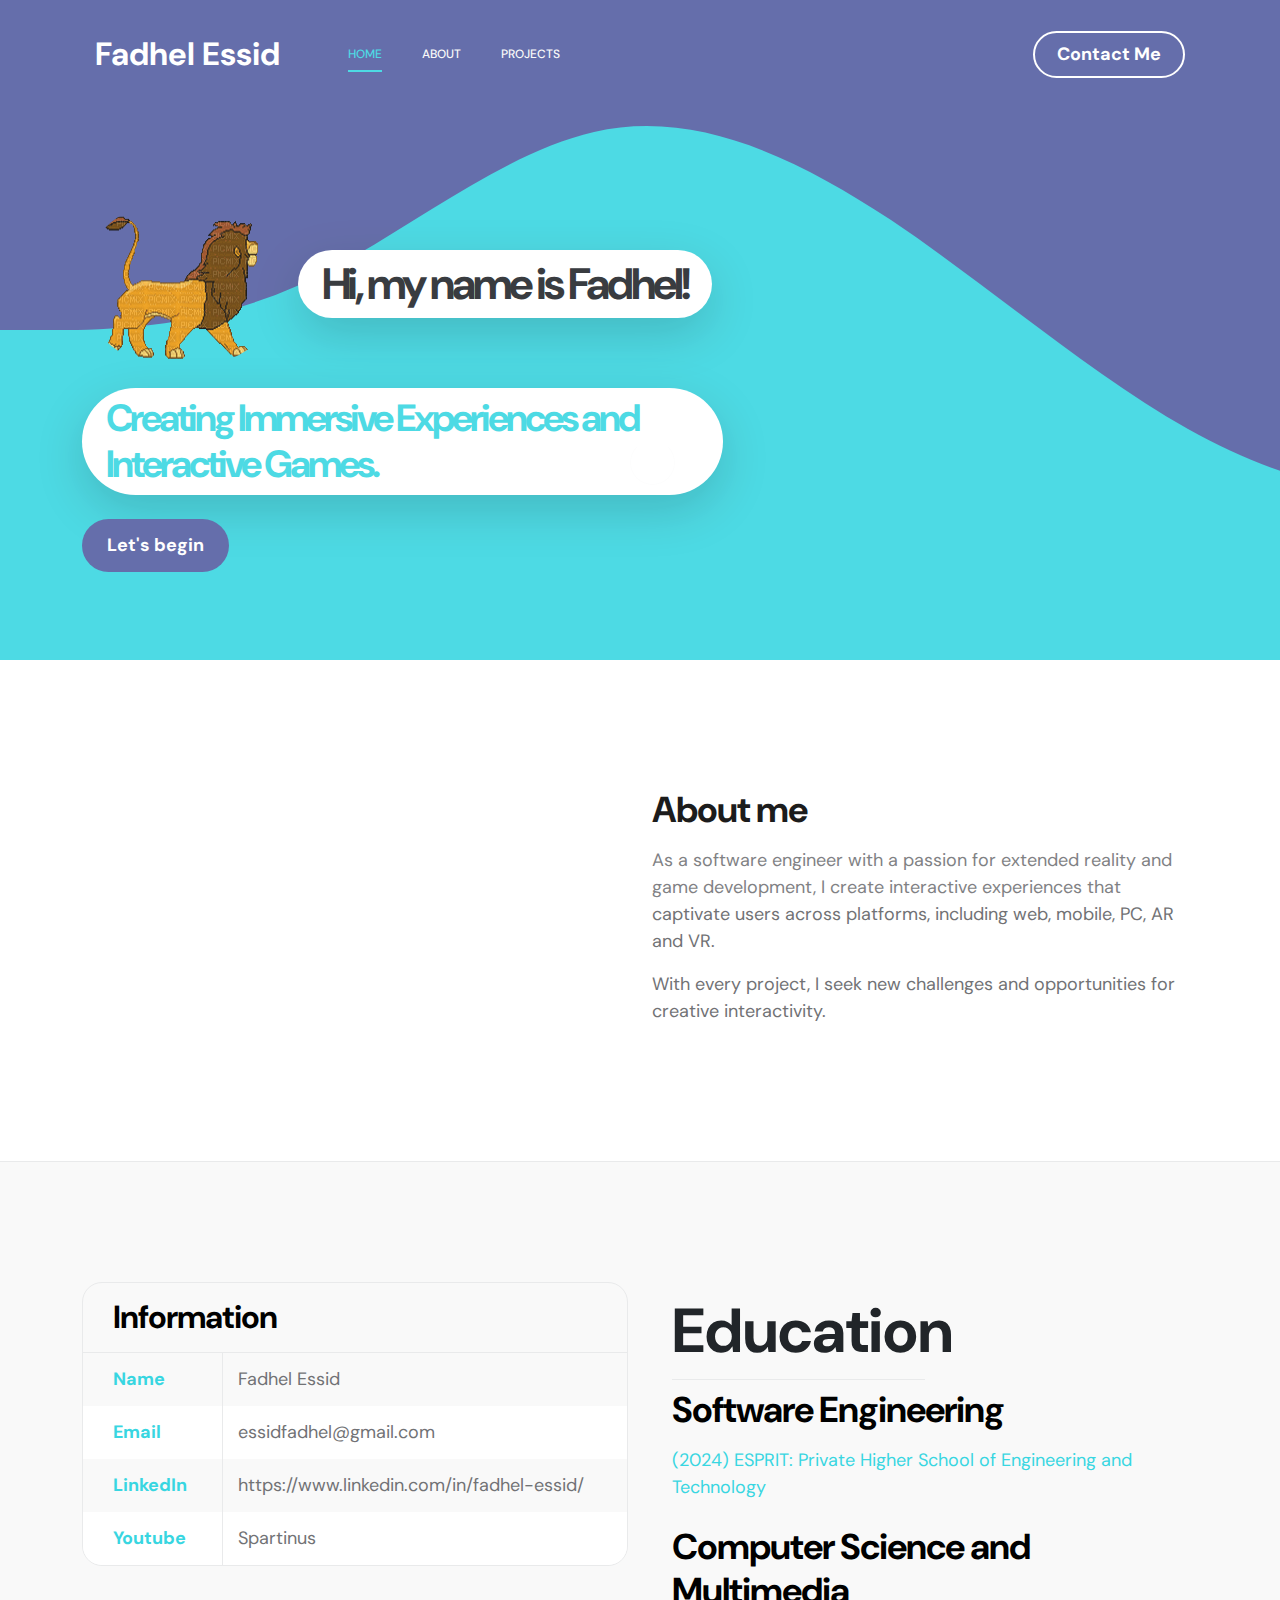
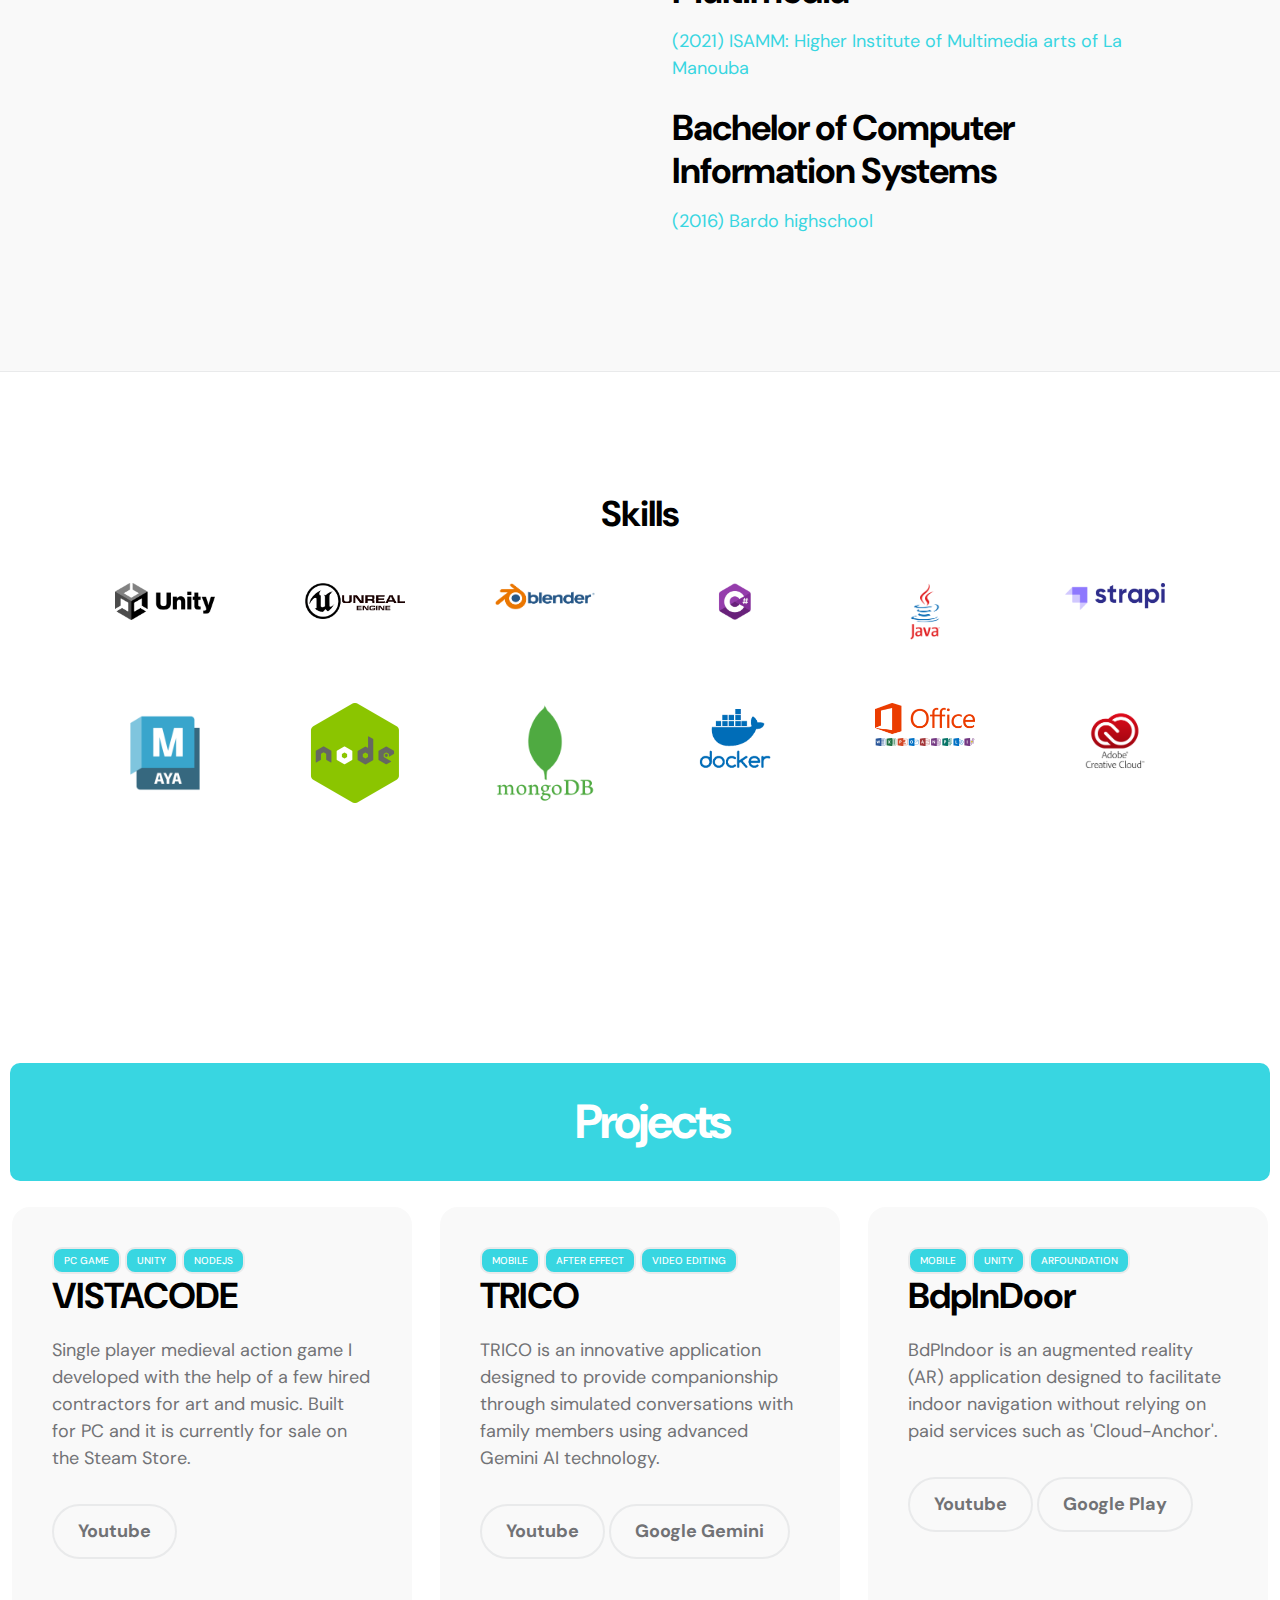
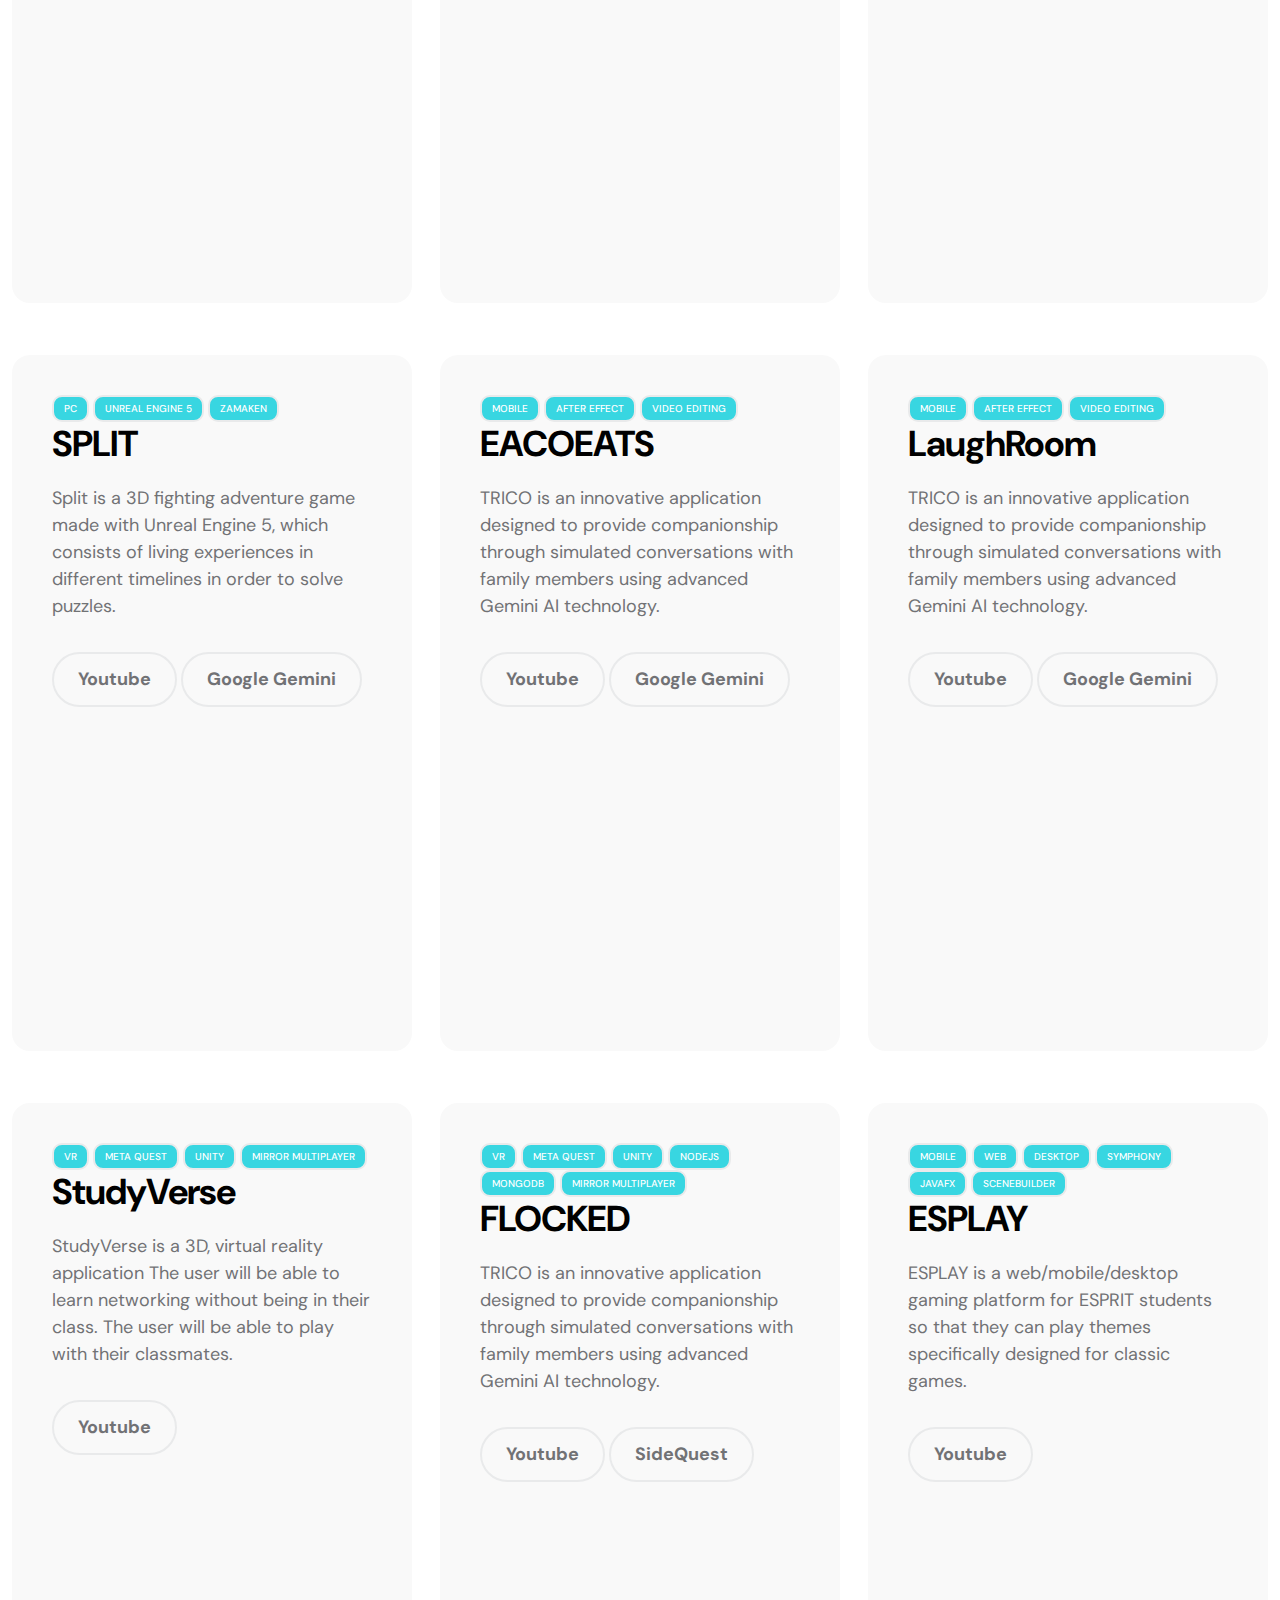
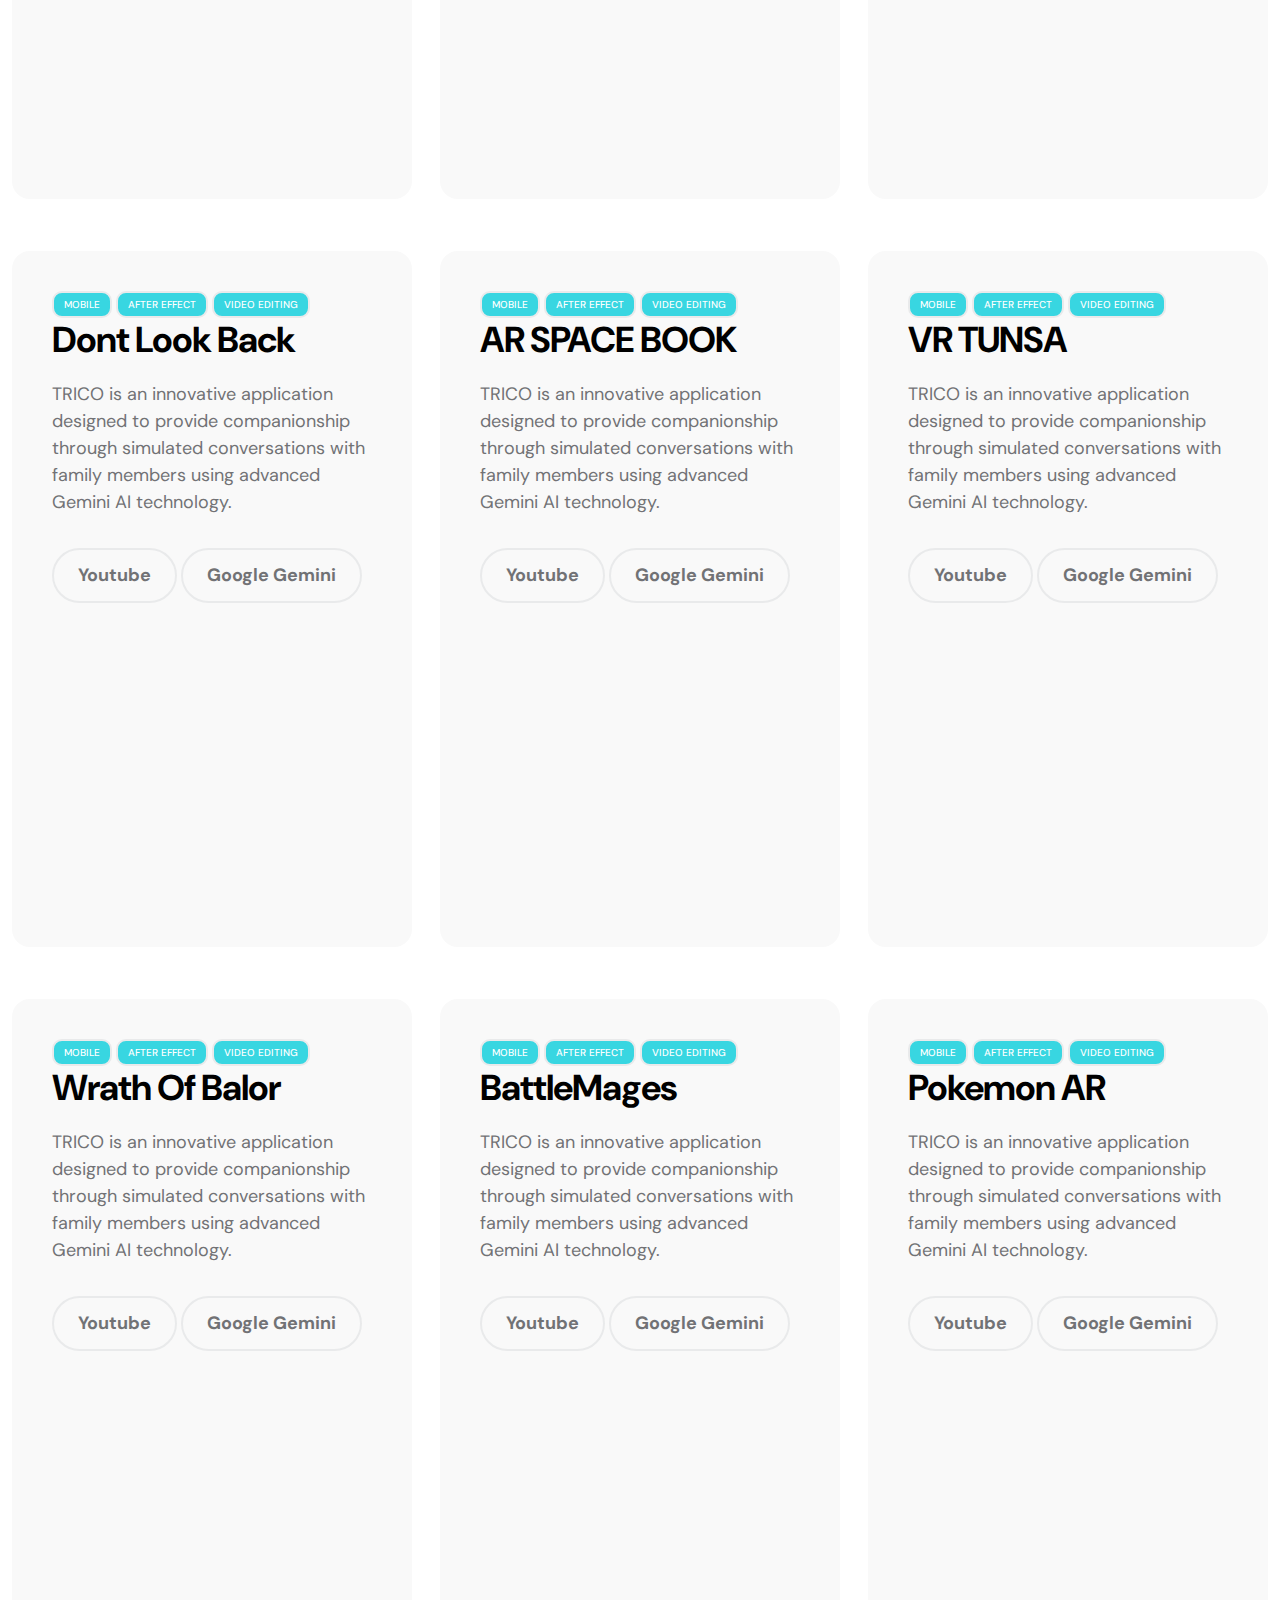
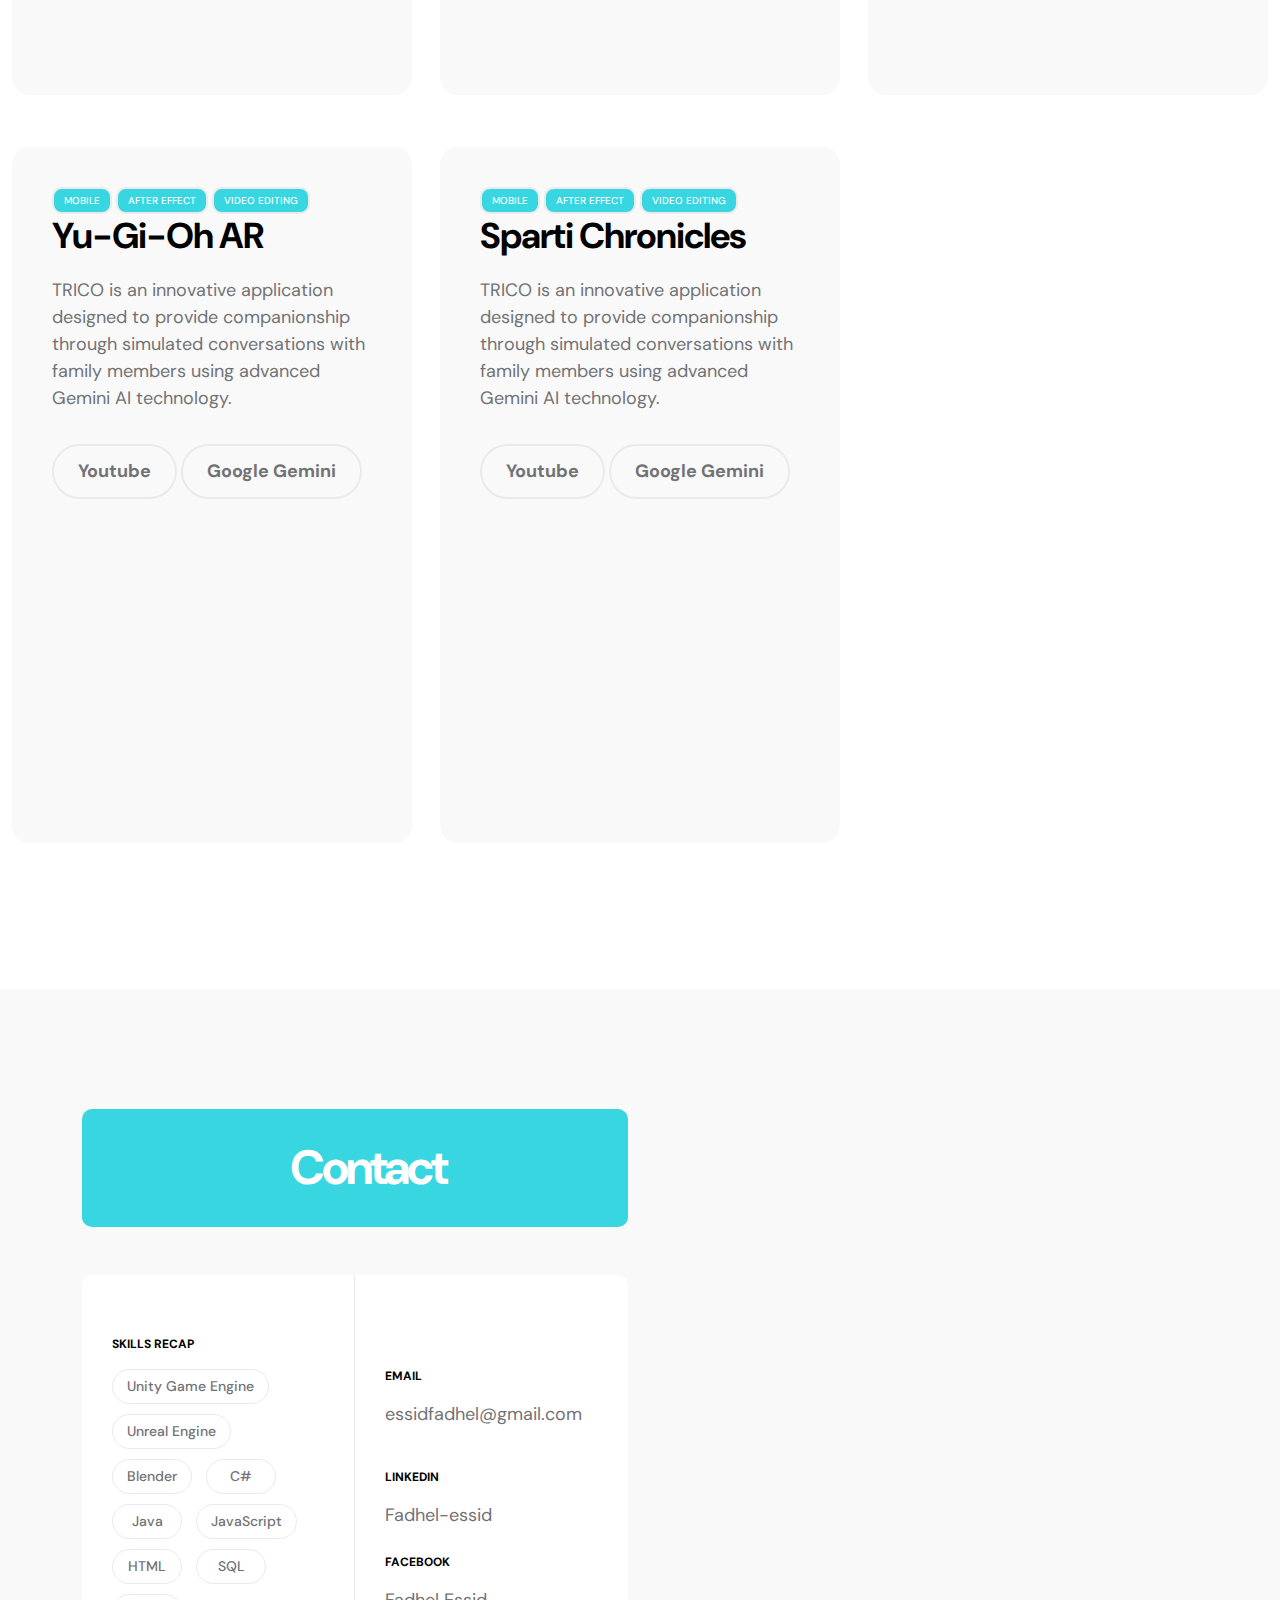
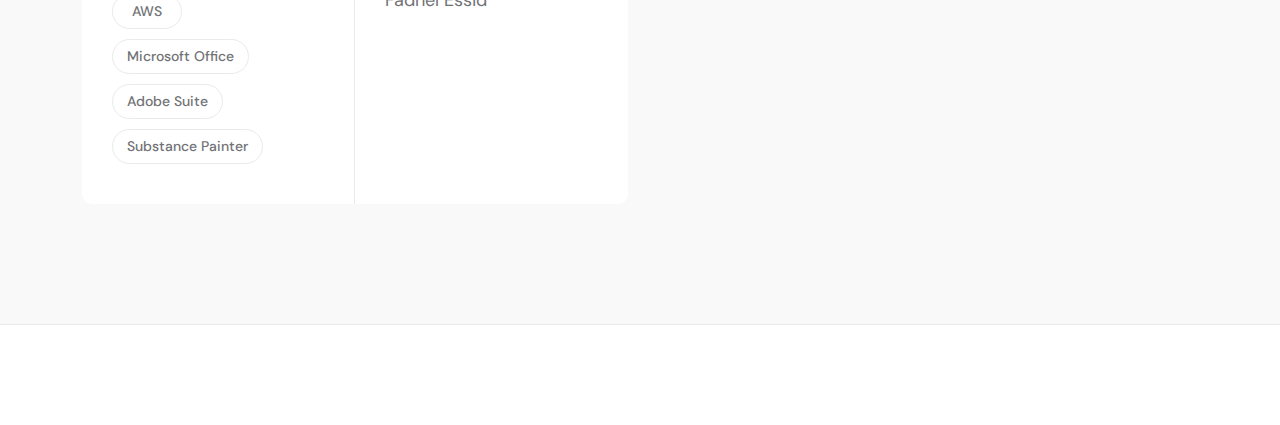
==== index.html @ bc4ee04b "Initial portfolio release" ====
<!doctype html>
<html lang="en">

<!-- Added by HTTrack -->
<meta http-equiv="content-type" content="text/html;charset=utf-8" /><!-- /Added by HTTrack -->

<head>
    <meta charset="utf-8">
    <meta name="viewport" content="width=device-width, initial-scale=1">

    <meta name="description" content="">
    <meta name="author" content="TemplateMo">

    <title>Fadhel Essid Portfolio</title>

    <!-- CSS FILES -->
    <link rel="preconnect" href="https://fonts.googleapis.com/">

    <link rel="preconnect" href="https://fonts.gstatic.com/" crossorigin>

    <link href="https://fonts.googleapis.com/css2?family=DM+Sans:wght@400;500;700&amp;display=swap" rel="stylesheet">

    <link href="css/bootstrap.min.css" rel="stylesheet">

    <link href="css/bootstrap-icons.css" rel="stylesheet">

    <link href="css/magnific-popup.css" rel="stylesheet">

    <link href="css/templatemo-first-portfolio-style.css" rel="stylesheet">

    <!--------------------------------------------------------------------------------->
</head>

<body>

    <section class="preloader">
        <div class="spinner">
            <span class="spinner-rotate"></span>
        </div>
    </section>

    <nav class="navbar navbar-expand-lg">
        <div class="container">

            <button class="navbar-toggler" type="button" data-bs-toggle="collapse" data-bs-target="#navbarNav"
                aria-controls="navbarNav" aria-expanded="false" aria-label="Toggle navigation">
                <span class="navbar-toggler-icon"></span>
            </button>

            <a href="index.html" class="navbar-brand mx-auto mx-lg-0">Fadhel Essid</a>



            <div class="collapse navbar-collapse" id="navbarNav">
                <ul class="navbar-nav ms-lg-5">
                    <li class="nav-item">
                        <a class="nav-link click-scroll" href="#section_1">Home</a>
                    </li>

                    <li class="nav-item">
                        <a class="nav-link click-scroll" href="#section_2">About</a>
                    </li>



                    <li class="nav-item">
                        <a class="nav-link click-scroll" href="#section_4">Projects</a>
                    </li>


                </ul>

                <div class="d-lg-flex align-items-center d-none ms-auto">

                    <a class="custom-btn btn" href="#section_5">
                        Contact Me
                    </a>
                </div>
            </div>

        </div>
    </nav>

    <main>

        <section class="hero d-flex justify-content-center align-items-center" id="section_1">
            <div class="container">
                <div class="row">

                    <div class="col-lg-7 col-12">
                        <div class="hero-text">
                            <div class="hero-title-wrap d-flex align-items-center mb-4">
                                <img src="images/lion.gif" class="avatar-image avatar-image-large img-fluid" alt="">

                                <h1 class="hero-title ms-3 mb-0">Hi, my name is Fadhel!</h1>
                            </div>

                            <h2 class="mb-4">Creating Immersive Experiences and Interactive Games.</h2>
                            <p class="mb-4"><a class="custom-btn btn custom-link" href="#section_2">Let's begin</a></p>
                        </div>
                    </div>

                    <div class="col-lg-5 col-12 position-relative">

                        <img src="#" class="hero-image img-fluid" alt="">
                    </div>

                </div>
            </div>

            <svg xmlns="http://www.w3.org/2000/svg" viewBox="0 0 1440 320">
                <path fill="#535da1" fill-opacity="1"
                    d="M0,160L24,160C48,160,96,160,144,138.7C192,117,240,75,288,64C336,53,384,75,432,106.7C480,139,528,181,576,208C624,235,672,245,720,240C768,235,816,213,864,186.7C912,160,960,128,1008,133.3C1056,139,1104,181,1152,202.7C1200,224,1248,224,1296,197.3C1344,171,1392,117,1416,90.7L1440,64L1440,0L1416,0C1392,0,1344,0,1296,0C1248,0,1200,0,1152,0C1104,0,1056,0,1008,0C960,0,912,0,864,0C816,0,768,0,720,0C672,0,624,0,576,0C528,0,480,0,432,0C384,0,336,0,288,0C240,0,192,0,144,0C96,0,48,0,24,0L0,0Z">
                </path>
            </svg>
        </section>


        <section class="about section-padding  " id="section_2">
            <div class="container">
                <div class="row">

                    <div class="col-lg-6 col-12">
                        <img src="images/about.png" class="about-image img-fluid" alt="">
                    </div>

                    <div class="col-lg-6 col-12 mt-5 mt-lg-0">
                        <div class="about-thumb">




                        </div>

                        <h3 class="pt-2 mb-3">About me</h3>

                        <p>
                            As a software engineer with a passion for extended reality and game development, I create
                            interactive experiences that captivate users across platforms, including web, mobile, PC, AR and VR.
                        </p>

                        <p>
                            With every project, I seek new challenges and opportunities for creative interactivity.

                        </p>


                        </p>
                    </div>
                </div>

            </div>
            </div>
        </section>

        <section class="featured section-padding">
            <div class="container">
                <div class="row">

                    <div class="col-lg-6 col-12">
                        <div class="profile-thumb">
                            <div class="profile-title">
                                <h4 class="mb-0">Information</h4>
                            </div>

                            <div class="profile-body">
                                <p>
                                    <span class="profile-small-title">Name</span>
                                    <span>Fadhel Essid</span>
                                </p>





                                <p>
                                    <span class="profile-small-title">Email</span>
                                    <span><a href="mailto:essidfadhel@google.com">essidfadhel@gmail.com</a></span>
                                </p>

                                <p>

                                    <span class="profile-small-title">LinkedIn</span>
                                    <span><a href="https://www.linkedin.com/in/fadhel-essid/"
                                            target="_blank">https://www.linkedin.com/in/fadhel-essid/</a></span>
                                </p>

                                <p>

                                    <span class="profile-small-title">Youtube</span>
                                    <span><a href="https://www.youtube.com/channel/UCCeXmUmBuoDZAjJoKji592g"
                                            target="_blank">Spartinus</a></span>
                                </p>

                            </div>
                        </div>
                    </div>

                    <div class="col-lg-6 col-12 mt-5 mt-lg-0">
                        <div class="about-thumb">

                            <div class="col-lg-6 col-6 featured-border-bottom py-2">
                                <strong class="featured-numbers">Education</strong>
                            </div>
                            <h3 class="pt-2 mb-3">Software Engineering</h3>

                            <p class="featured-text">(2024) ESPRIT: Private Higher School of Engineering and Technology
                            </p>
                            <h3 class="pt-2 mb-3">Computer Science and Multimedia</h3>

                            <p class="featured-text">(2021) ISAMM: Higher Institute of Multimedia arts of La Manouba
                            </p>

                            <h3 class="pt-2 mb-3">Bachelor of Computer Information Systems</h3>

                            <p class="featured-text">(2016) Bardo highschool </p>

                        </div>


                    </div>

                </div>
            </div>
            </div>

            </div>
            </div>
        </section>


        <section class="clients section-padding">
            <div class="container">
                <div class="row align-items-center">

                    <div class="col-lg-12 col-12">
                        <h3 class="text-center mb-5">Skills</h3>
                    </div>

                    <div class="col-lg-2 col-4 ms-auto clients-item-height">
                        <img src="images/clients/Unity.png" class="clients-image img-fluid" alt="">
                    </div>

                    <div class="col-lg-2 col-4 clients-item-height">
                        <img src="images/clients/Unreal.png" class="clients-image img-fluid" alt="">
                    </div>

                    <div class="col-lg-2 col-4 clients-item-height">
                        <img src="images/clients/Blender.png" class="clients-image img-fluid" alt="">
                    </div>

                    <div class="col-lg-2 col-4 clients-item-height">
                        <img src="images/clients/C.png" class="clients-image img-fluid" alt="" >
                    </div>

                    <div class="col-lg-2 col-4 me-auto clients-item-height">
                        <img src="images/clients/Java.png" class="clients-image img-fluid" alt="">
                    </div>

                    <div class="col-lg-2 col-4 me-auto clients-item-height">
                        <img src="images/clients/strapi.png" class="clients-image img-fluid" alt="">
                    </div>

                    <div class="col-lg-2 col-4 me-auto clients-item-height">
                        <img src="images/clients/maya.png" class="clients-image img-fluid" alt="">
                    </div>

                    <div class="col-lg-2 col-4 me-auto clients-item-height">
                        <img src="images/clients/node.png" class="clients-image img-fluid" alt="">
                    </div>

                    <div class="col-lg-2 col-4 me-auto clients-item-height">
                        <img src="images/clients/mongo.png" class="clients-image img-fluid" alt="">
                    </div>

                    <div class="col-lg-2 col-4 me-auto clients-item-height">
                        <img src="images/clients/docker.png" class="clients-image img-fluid" alt="">
                    </div>

                    <div class="col-lg-2 col-4 me-auto clients-item-height">
                        <img src="images/clients/office.png" class="clients-image img-fluid" alt="">
                    </div>

                    <div class="col-lg-2 col-4 me-auto clients-item-height">
                        <img src="images/clients/adobe.png" class="clients-image img-fluid" alt="">
                    </div>




                </div>
            </div>
        </section>






        <section class="projects section-padding" id="section_3">

            <div class="row">

                <div class="">
                    <div class="section-title-wrap d-flex justify-content-center align-items-center ">


                        <h2 class="text-white ms-4 mb-0">Projects</h2>
                    </div>
                </div>

                <div class="clearfix"></div>

  <!--------------------------------------------------------------------------------->


                <div class="col-lg-4 col-md-6 col-12">
                    <div class="projects-thumb">
                        <div class="projects-info">
                            <small class="projects-tag custom-border-btn ">PC Game</small>
                            <small class="projects-tag custom-border-btn ">Unity</small>
                            <small class="projects-tag custom-border-btn ">NodeJs</small>


                            <h3 class="projects-title">VISTACODE</h3>
                        </div>
                        <p>
                            Single player medieval action game I developed with the help of a few hired contractors for
                            art and music.
                            Built for PC and it is currently for sale on the Steam Store.
                        </p>



                        <a href="https://www.youtube.com/watch?v=4fPlDhv28sE&ab_channel=Spartinus" target="_blank"
                            class="custom-btn custom-border-btn btn mt-3">Youtube</a>
                        <p>                        </p>
                        <iframe width="100%" height="315" src="https://www.youtube.com/embed/4fPlDhv28sE?si=NKqQIhPvvyoHYM-k"
                            title="YouTube video player" frameborder="0"
                            allow="accelerometer; autoplay; clipboard-write; encrypted-media; gyroscope; picture-in-picture"
                            allowfullscreen></iframe>


                        </a>
                    </div>
                </div>

  <!--------------------------------------------------------------------------------->

                <div class="col-lg-4 col-md-6 col-12">
                    <div class="projects-thumb">
                        <div class="projects-info">
                            <small class="projects-tag custom-border-btn ">Mobile</small>
                            <small class="projects-tag custom-border-btn ">After Effect</small>
                            <small class="projects-tag custom-border-btn ">Video Editing</small>


                            <h3 class="projects-title">TRICO</h3>
                        </div>
                        <p>
                            TRICO is an innovative application designed to provide companionship through simulated 
                            conversations with family members using advanced Gemini AI technology. 
                        
                        </p>



                        <a href="https://youtu.be/CQ659lQ6ebk?si=I0TihwexBxQKLLjz" target="_blank"
                            class="custom-btn custom-border-btn btn mt-3">Youtube</a>
                        
                            <a href="https://ai.google.dev/competition/projects/trico" target="_blank"
                            class="custom-btn custom-border-btn btn mt-3">Google Gemini</a>
                        <p></p>
                        <iframe width="100%" height="315" src="https://www.youtube.com/embed/CQ659lQ6ebk?si=Ud8YK08wBgjyPMz5"
                            title="YouTube video player" frameborder="0"
                            allow="accelerometer; autoplay; clipboard-write; encrypted-media; gyroscope; picture-in-picture"
                            allowfullscreen></iframe>
                        </a>
                    </div>
                </div>

                  <!--------------------------------------------------------------------------------->

                <div class="col-lg-4 col-md-6 col-12">
                    <div class="projects-thumb">
                        <div class="projects-info">
                            <small class="projects-tag custom-border-btn ">Mobile</small>
                            <small class="projects-tag custom-border-btn ">Unity</small>
                            <small class="projects-tag custom-border-btn ">ARFoundation</small>


                            <h3 class="projects-title">BdpInDoor</h3>
                        </div>
                        <p>
                            BdPIndoor is an augmented reality (AR) application designed to facilitate
                             indoor navigation without relying on paid services such as 'Cloud-Anchor'.

                        
                        </p>



                        <a href="https://youtu.be/CQ659lQ6ebk?si=I0TihwexBxQKLLjz" target="_blank"
                            class="custom-btn custom-border-btn btn mt-3">Youtube</a>
                        
                            <a href="https://ai.google.dev/competition/projects/trico" target="_blank"
                            class="custom-btn custom-border-btn btn mt-3">Google Play</a>
                        <p></p>
                        <iframe width="100%" height="315" src="https://www.youtube.com/embed/xw5ucqGPqec?si=XDFDIWa1Y9BEd3a6"
                            title="YouTube video player" frameborder="0"
                            allow="accelerometer; autoplay; clipboard-write; encrypted-media; gyroscope; picture-in-picture"
                            allowfullscreen></iframe>
                        </a>
                    </div>
                </div>

  <!--------------------------------------------------------------------------------->


                <div class="col-lg-4 col-md-6 col-12">
                    <div class="projects-thumb">
                        <div class="projects-info">
                            <small class="projects-tag custom-border-btn ">PC</small>
                            <small class="projects-tag custom-border-btn ">Unreal Engine 5</small>
                            <small class="projects-tag custom-border-btn ">Zamaken</small>


                            <h3 class="projects-title">SPLIT</h3>
                        </div>
                        <p>
                            Split is a 3D fighting adventure game made with Unreal Engine 5, which consists of living experiences in different timelines in order to solve puzzles.

                        
                        </p>



                        <a href="https://www.youtube.com/watch?v=mQd7jH3iGWI&ab_channel=Spartinus" target="_blank"
                            class="custom-btn custom-border-btn btn mt-3">Youtube</a>
                        
                            <a href="https://ai.google.dev/competition/projects/trico" target="_blank"
                            class="custom-btn custom-border-btn btn mt-3">Google Gemini</a>
                        <p></p>
                        <iframe width="100%" height="315" src="https://www.youtube.com/embed/mQd7jH3iGWI?si=xhoYVGbmD1vXyfKe"
                            title="YouTube video player" frameborder="0"
                            allow="accelerometer; autoplay; clipboard-write; encrypted-media; gyroscope; picture-in-picture"
                            allowfullscreen></iframe>
                        </a>
                    </div>
                </div>

  <!--------------------------------------------------------------------------------->

                <div class="col-lg-4 col-md-6 col-12">
                    <div class="projects-thumb">
                        <div class="projects-info">
                            <small class="projects-tag custom-border-btn ">Mobile</small>
                            <small class="projects-tag custom-border-btn ">After Effect</small>
                            <small class="projects-tag custom-border-btn ">Video Editing</small>


                            <h3 class="projects-title">EACOEATS</h3>
                        </div>
                        <p>
                            TRICO is an innovative application designed to provide companionship through simulated 
                            conversations with family members using advanced Gemini AI technology. 
                        
                        </p>



                        <a href="https://youtu.be/CQ659lQ6ebk?si=I0TihwexBxQKLLjz" target="_blank"
                            class="custom-btn custom-border-btn btn mt-3">Youtube</a>
                        
                            <a href="https://ai.google.dev/competition/projects/trico" target="_blank"
                            class="custom-btn custom-border-btn btn mt-3">Google Gemini</a>
                        <p></p>
                        <iframe width="100%" height="315" src="https://www.youtube.com/embed/CQ659lQ6ebk?si=Ud8YK08wBgjyPMz5"
                            title="YouTube video player" frameborder="0"
                            allow="accelerometer; autoplay; clipboard-write; encrypted-media; gyroscope; picture-in-picture"
                            allowfullscreen></iframe>
                        </a>
                    </div>
                </div>

  <!--------------------------------------------------------------------------------->

                <div class="col-lg-4 col-md-6 col-12">
                    <div class="projects-thumb">
                        <div class="projects-info">
                            <small class="projects-tag custom-border-btn ">Mobile</small>
                            <small class="projects-tag custom-border-btn ">After Effect</small>
                            <small class="projects-tag custom-border-btn ">Video Editing</small>


                            <h3 class="projects-title">LaughRoom</h3>
                        </div>
                        <p>
                            TRICO is an innovative application designed to provide companionship through simulated 
                            conversations with family members using advanced Gemini AI technology. 
                        
                        </p>



                        <a href="https://youtu.be/CQ659lQ6ebk?si=I0TihwexBxQKLLjz" target="_blank"
                            class="custom-btn custom-border-btn btn mt-3">Youtube</a>
                        
                            <a href="https://ai.google.dev/competition/projects/trico" target="_blank"
                            class="custom-btn custom-border-btn btn mt-3">Google Gemini</a>
                        <p></p>
                        <iframe width="100%" height="315" src="https://www.youtube.com/embed/j9TKsLdi8vc?si=-XUUuxIDC-B1i5Da"
                            title="YouTube video player" frameborder="0"
                            allow="accelerometer; autoplay; clipboard-write; encrypted-media; gyroscope; picture-in-picture"
                            allowfullscreen></iframe>
                        </a>
                    </div>
                </div>

                  <!--------------------------------------------------------------------------------->

                <div class="col-lg-4 col-md-6 col-12">
                    <div class="projects-thumb">
                        <div class="projects-info">
                            <small class="projects-tag custom-border-btn ">VR</small>
                            <small class="projects-tag custom-border-btn ">Meta Quest</small>
                            <small class="projects-tag custom-border-btn ">Unity</small>
                            <small class="projects-tag custom-border-btn ">Mirror Multiplayer</small>


                            <h3 class="projects-title">StudyVerse</h3>
                        </div>
                        <p>
                            StudyVerse is a 3D, virtual reality application The user will be able to learn networking without being in their class. 
                            The user will be able to play with their classmates.
                        
                        </p>



                        <a href="https://www.youtube.com/watch?v=IPTPFtImEJc&ab_channel=Spartinus" target="_blank"
                            class="custom-btn custom-border-btn btn mt-3">Youtube</a>
                        
                            
                        <p></p>
                        <iframe width="100%" height="315" src="https://www.youtube.com/embed/IPTPFtImEJc?si=UBfxVjIFjZeKwzyo"
                            title="YouTube video player" frameborder="0"
                            allow="accelerometer; autoplay; clipboard-write; encrypted-media; gyroscope; picture-in-picture"
                            allowfullscreen></iframe>
                        </a>
                    </div>
                </div>

                    <!--------------------------------------------------------------------------------->

                <div class="col-lg-4 col-md-6 col-12">
                    <div class="projects-thumb">
                        <div class="projects-info">
                            <small class="projects-tag custom-border-btn ">VR</small>
                            <small class="projects-tag custom-border-btn ">Meta Quest</small>
                            <small class="projects-tag custom-border-btn ">Unity</small>
                            <small class="projects-tag custom-border-btn ">NodeJs</small>
                            <small class="projects-tag custom-border-btn ">MongoDB</small>
                            <small class="projects-tag custom-border-btn ">Mirror Multiplayer</small>



                            <h3 class="projects-title">FLOCKED</h3>
                        </div>
                        <p>
                            TRICO is an innovative application designed to provide companionship through simulated 
                            conversations with family members using advanced Gemini AI technology. 
                        
                        </p>



                        <a href="https://www.youtube.com/watch?v=_BnS7iC7DgE&ab_channel=Spartinus" target="_blank"
                            class="custom-btn custom-border-btn btn mt-3">Youtube</a>
                        
                            <a href="https://sidequestvr.com/app/18287/flocked" target="_blank"
                            class="custom-btn custom-border-btn btn mt-3">SideQuest</a>
                        <p></p>
                        <iframe width="100%" height="315" src="https://www.youtube.com/embed/_BnS7iC7DgE?si=KAisrIb5pOvaFr7g"
                            title="YouTube video player" frameborder="0"
                            allow="accelerometer; autoplay; clipboard-write; encrypted-media; gyroscope; picture-in-picture"
                            allowfullscreen></iframe>
                        </a>
                    </div>
                </div>

                 <!--------------------------------------------------------------------------------->

                 <div class="col-lg-4 col-md-6 col-12">
                    <div class="projects-thumb">
                        <div class="projects-info">
                            <small class="projects-tag custom-border-btn ">Mobile</small>
                            <small class="projects-tag custom-border-btn ">Web</small>
                            <small class="projects-tag custom-border-btn ">Desktop</small>
                            <small class="projects-tag custom-border-btn ">Symphony</small>
                            <small class="projects-tag custom-border-btn ">JavaFX</small>
                            <small class="projects-tag custom-border-btn ">SceneBuilder</small>


                            <h3 class="projects-title">ESPLAY</h3>
                        </div>
                        <p>
                            ESPLAY is a web/mobile/desktop gaming platform for ESPRIT students so that they can play themes specifically designed for classic games.
                        
                        </p>



                        <a href="https://youtu.be/XuaNp4v0RHY?si=J5GqRILNCWCL0361" target="_blank"
                            class="custom-btn custom-border-btn btn mt-3">Youtube</a>
                        
                           
                        <p></p>
                        <iframe width="100%" height="315" src="https://www.youtube.com/embed/XuaNp4v0RHY?si=tGZZhx_CeIvdpNgJ"
                            title="YouTube video player" frameborder="0"
                            allow="accelerometer; autoplay; clipboard-write; encrypted-media; gyroscope; picture-in-picture"
                            allowfullscreen></iframe>
                        </a>
                    </div>
                </div>


                 <!--------------------------------------------------------------------------------->

                 <div class="col-lg-4 col-md-6 col-12">
                    <div class="projects-thumb">
                        <div class="projects-info">
                            <small class="projects-tag custom-border-btn ">Mobile</small>
                            <small class="projects-tag custom-border-btn ">After Effect</small>
                            <small class="projects-tag custom-border-btn ">Video Editing</small>


                            <h3 class="projects-title">Dont Look Back</h3>
                        </div>
                        <p>
                            TRICO is an innovative application designed to provide companionship through simulated 
                            conversations with family members using advanced Gemini AI technology. 
                        
                        </p>



                        <a href="https://youtu.be/CQ659lQ6ebk?si=I0TihwexBxQKLLjz" target="_blank"
                            class="custom-btn custom-border-btn btn mt-3">Youtube</a>
                        
                            <a href="https://ai.google.dev/competition/projects/trico" target="_blank"
                            class="custom-btn custom-border-btn btn mt-3">Google Gemini</a>
                        <p></p>
                        <iframe width="100%" height="315" src="https://www.youtube.com/embed/CQ659lQ6ebk?si=Ud8YK08wBgjyPMz5"
                            title="YouTube video player" frameborder="0"
                            allow="accelerometer; autoplay; clipboard-write; encrypted-media; gyroscope; picture-in-picture"
                            allowfullscreen></iframe>
                        </a>
                    </div>
                </div>

                <!--------------------------------------------------------------------------------->

                <div class="col-lg-4 col-md-6 col-12">
                    <div class="projects-thumb">
                        <div class="projects-info">
                            <small class="projects-tag custom-border-btn ">Mobile</small>
                            <small class="projects-tag custom-border-btn ">After Effect</small>
                            <small class="projects-tag custom-border-btn ">Video Editing</small>


                            <h3 class="projects-title">AR SPACE BOOK</h3>
                        </div>
                        <p>
                            TRICO is an innovative application designed to provide companionship through simulated 
                            conversations with family members using advanced Gemini AI technology. 
                        
                        </p>



                        <a href="https://youtu.be/CQ659lQ6ebk?si=I0TihwexBxQKLLjz" target="_blank"
                            class="custom-btn custom-border-btn btn mt-3">Youtube</a>
                        
                            <a href="https://ai.google.dev/competition/projects/trico" target="_blank"
                            class="custom-btn custom-border-btn btn mt-3">Google Gemini</a>
                        <p></p>
                        <iframe width="100%" height="315" src="https://www.youtube.com/embed/CQ659lQ6ebk?si=Ud8YK08wBgjyPMz5"
                            title="YouTube video player" frameborder="0"
                            allow="accelerometer; autoplay; clipboard-write; encrypted-media; gyroscope; picture-in-picture"
                            allowfullscreen></iframe>
                        </a>
                    </div>
                </div>

                <!--------------------------------------------------------------------------------->

                <div class="col-lg-4 col-md-6 col-12">
                    <div class="projects-thumb">
                        <div class="projects-info">
                            <small class="projects-tag custom-border-btn ">Mobile</small>
                            <small class="projects-tag custom-border-btn ">After Effect</small>
                            <small class="projects-tag custom-border-btn ">Video Editing</small>


                            <h3 class="projects-title">VR TUNSA</h3>
                        </div>
                        <p>
                            TRICO is an innovative application designed to provide companionship through simulated 
                            conversations with family members using advanced Gemini AI technology. 
                        
                        </p>



                        <a href="https://youtu.be/CQ659lQ6ebk?si=I0TihwexBxQKLLjz" target="_blank"
                            class="custom-btn custom-border-btn btn mt-3">Youtube</a>
                        
                            <a href="https://ai.google.dev/competition/projects/trico" target="_blank"
                            class="custom-btn custom-border-btn btn mt-3">Google Gemini</a>
                        <p></p>
                        <iframe width="100%" height="315" src="https://www.youtube.com/embed/CQ659lQ6ebk?si=Ud8YK08wBgjyPMz5"
                            title="YouTube video player" frameborder="0"
                            allow="accelerometer; autoplay; clipboard-write; encrypted-media; gyroscope; picture-in-picture"
                            allowfullscreen></iframe>
                        </a>
                    </div>
                </div>

                <!--------------------------------------------------------------------------------->

                <div class="col-lg-4 col-md-6 col-12">
                    <div class="projects-thumb">
                        <div class="projects-info">
                            <small class="projects-tag custom-border-btn ">Mobile</small>
                            <small class="projects-tag custom-border-btn ">After Effect</small>
                            <small class="projects-tag custom-border-btn ">Video Editing</small>


                            <h3 class="projects-title">Wrath Of Balor</h3>
                        </div>
                        <p>
                            TRICO is an innovative application designed to provide companionship through simulated 
                            conversations with family members using advanced Gemini AI technology. 
                        
                        </p>



                        <a href="https://youtu.be/CQ659lQ6ebk?si=I0TihwexBxQKLLjz" target="_blank"
                            class="custom-btn custom-border-btn btn mt-3">Youtube</a>
                        
                            <a href="https://ai.google.dev/competition/projects/trico" target="_blank"
                            class="custom-btn custom-border-btn btn mt-3">Google Gemini</a>
                        <p></p>
                        <iframe width="100%" height="315" src="https://www.youtube.com/embed/CQ659lQ6ebk?si=Ud8YK08wBgjyPMz5"
                            title="YouTube video player" frameborder="0"
                            allow="accelerometer; autoplay; clipboard-write; encrypted-media; gyroscope; picture-in-picture"
                            allowfullscreen></iframe>
                        </a>
                    </div>
                </div>

                <!--------------------------------------------------------------------------------->

                <div class="col-lg-4 col-md-6 col-12">
                    <div class="projects-thumb">
                        <div class="projects-info">
                            <small class="projects-tag custom-border-btn ">Mobile</small>
                            <small class="projects-tag custom-border-btn ">After Effect</small>
                            <small class="projects-tag custom-border-btn ">Video Editing</small>


                            <h3 class="projects-title">BattleMages</h3>
                        </div>
                        <p>
                            TRICO is an innovative application designed to provide companionship through simulated 
                            conversations with family members using advanced Gemini AI technology. 
                        
                        </p>



                        <a href="https://youtu.be/CQ659lQ6ebk?si=I0TihwexBxQKLLjz" target="_blank"
                            class="custom-btn custom-border-btn btn mt-3">Youtube</a>
                        
                            <a href="https://ai.google.dev/competition/projects/trico" target="_blank"
                            class="custom-btn custom-border-btn btn mt-3">Google Gemini</a>
                        <p></p>
                        <iframe width="100%" height="315" src="https://www.youtube.com/embed/CQ659lQ6ebk?si=Ud8YK08wBgjyPMz5"
                            title="YouTube video player" frameborder="0"
                            allow="accelerometer; autoplay; clipboard-write; encrypted-media; gyroscope; picture-in-picture"
                            allowfullscreen></iframe>
                        </a>
                    </div>
                </div>

                <!--------------------------------------------------------------------------------->

                <div class="col-lg-4 col-md-6 col-12">
                    <div class="projects-thumb">
                        <div class="projects-info">
                            <small class="projects-tag custom-border-btn ">Mobile</small>
                            <small class="projects-tag custom-border-btn ">After Effect</small>
                            <small class="projects-tag custom-border-btn ">Video Editing</small>


                            <h3 class="projects-title">Pokemon AR</h3>
                        </div>
                        <p>
                            TRICO is an innovative application designed to provide companionship through simulated 
                            conversations with family members using advanced Gemini AI technology. 
                        
                        </p>



                        <a href="https://youtu.be/CQ659lQ6ebk?si=I0TihwexBxQKLLjz" target="_blank"
                            class="custom-btn custom-border-btn btn mt-3">Youtube</a>
                        
                            <a href="https://ai.google.dev/competition/projects/trico" target="_blank"
                            class="custom-btn custom-border-btn btn mt-3">Google Gemini</a>
                        <p></p>
                        <iframe width="100%" height="315" src="https://www.youtube.com/embed/CQ659lQ6ebk?si=Ud8YK08wBgjyPMz5"
                            title="YouTube video player" frameborder="0"
                            allow="accelerometer; autoplay; clipboard-write; encrypted-media; gyroscope; picture-in-picture"
                            allowfullscreen></iframe>
                        </a>
                    </div>
                </div>

                <!--------------------------------------------------------------------------------->

                <div class="col-lg-4 col-md-6 col-12">
                    <div class="projects-thumb">
                        <div class="projects-info">
                            <small class="projects-tag custom-border-btn ">Mobile</small>
                            <small class="projects-tag custom-border-btn ">After Effect</small>
                            <small class="projects-tag custom-border-btn ">Video Editing</small>


                            <h3 class="projects-title">Yu-Gi-Oh AR</h3>
                        </div>
                        <p>
                            TRICO is an innovative application designed to provide companionship through simulated 
                            conversations with family members using advanced Gemini AI technology. 
                        
                        </p>



                        <a href="https://youtu.be/CQ659lQ6ebk?si=I0TihwexBxQKLLjz" target="_blank"
                            class="custom-btn custom-border-btn btn mt-3">Youtube</a>
                        
                            <a href="https://ai.google.dev/competition/projects/trico" target="_blank"
                            class="custom-btn custom-border-btn btn mt-3">Google Gemini</a>
                        <p></p>
                        <iframe width="100%" height="315" src="https://www.youtube.com/embed/CQ659lQ6ebk?si=Ud8YK08wBgjyPMz5"
                            title="YouTube video player" frameborder="0"
                            allow="accelerometer; autoplay; clipboard-write; encrypted-media; gyroscope; picture-in-picture"
                            allowfullscreen></iframe>
                        </a>
                    </div>
                </div>

                <!--------------------------------------------------------------------------------->

                <div class="col-lg-4 col-md-6 col-12">
                    <div class="projects-thumb">
                        <div class="projects-info">
                            <small class="projects-tag custom-border-btn ">Mobile</small>
                            <small class="projects-tag custom-border-btn ">After Effect</small>
                            <small class="projects-tag custom-border-btn ">Video Editing</small>


                            <h3 class="projects-title">Sparti Chronicles</h3>
                        </div>
                        <p>
                            TRICO is an innovative application designed to provide companionship through simulated 
                            conversations with family members using advanced Gemini AI technology. 
                        
                        </p>



                        <a href="https://youtu.be/CQ659lQ6ebk?si=I0TihwexBxQKLLjz" target="_blank"
                            class="custom-btn custom-border-btn btn mt-3">Youtube</a>
                        
                            <a href="https://ai.google.dev/competition/projects/trico" target="_blank"
                            class="custom-btn custom-border-btn btn mt-3">Google Gemini</a>
                        <p></p>
                        <iframe width="100%" height="315" src="https://www.youtube.com/embed/rwYYyfLOwO4?si=6MvHDRbFyD-bhD5v"
                            title="YouTube video player" frameborder="0"
                            allow="accelerometer; autoplay; clipboard-write; encrypted-media; gyroscope; picture-in-picture"
                            allowfullscreen></iframe>
                        </a>
                    </div>
                </div>




                
            </div>
            </div>
        </section>

        <section class="contact section-padding" id="section_5">
            <div class="container">
                <div class="row">

                    <div class="col-lg-6 col-md-8 col-12">
                        <div class="section-title-wrap d-flex justify-content-center align-items-center mb-5">


                            <h2 class="text-white ms-4 mb-0">Contact</h2>
                        </div>
                    </div>

                    <div class="clearfix"></div>

                    <div class="col-lg-3 col-md-6 col-12 pe-lg-0">
                        <div class="contact-info contact-info-border-start d-flex flex-column">
                            <strong class="site-footer-title d-block mb-3">Skills Recap</strong>

                            <ul class="footer-menu">
                                <li class="footer-menu-item"><a href="#" class="footer-menu-link">Unity Game Engine</a>
                                </li>

                                <li class="footer-menu-item"><a href="#" class="footer-menu-link">Unreal Engine</a></li>

                                <li class="footer-menu-item"><a href="#" class="footer-menu-link">Blender</a></li>

                                <li class="footer-menu-item"><a href="#" class="footer-menu-link">C#</a></li>

                                <li class="footer-menu-item"><a href="#" class="footer-menu-link">Java</a></li>

                                <li class="footer-menu-item"><a href="#" class="footer-menu-link">JavaScript</a></li>

                                <li class="footer-menu-item"><a href="#" class="footer-menu-link">HTML</a></li>

                                <li class="footer-menu-item"><a href="#" class="footer-menu-link">SQL</a></li>

                                <li class="footer-menu-item"><a href="#" class="footer-menu-link">AWS</a></li>

                                <li class="footer-menu-item"><a href="#" class="footer-menu-link">Microsoft Office</a>
                                </li>

                                <li class="footer-menu-item"><a href="#" class="footer-menu-link">Adobe Suite</a></li>

                                <li class="footer-menu-item"><a href="#" class="footer-menu-link">Substance Painter</a>
                                </li>




                            </ul>




                        </div>
                    </div>

                    <div class="col-lg-3 col-md-6 col-12 ps-lg-0">
                        <div class="contact-info d-flex flex-column">


                            <p class="mb-2">

                            </p>

                            <strong class="site-footer-title d-block mt-4 mb-3">Email</strong>

                            <p>
                                <a href="mailto:essidfadhel@gmail.com">
                                    essidfadhel@gmail.com
                                </a>
                            </p>





                            <strong class="site-footer-title d-block mt-4 mb-3">LinkedIn</strong>

                            <p class="mb-0">
                                <span><a href="https://www.linkedin.com/in/fadhel-essid"
                                        target="_blank">Fadhel-essid</a></span>

                                </a>
                            </p>

                            <strong class="site-footer-title d-block mt-4 mb-3">Facebook</strong>

                            <p class="mb-0">
                                <span><a href="https://www.facebook.com/fadhel.essid.12/"
                                        target="_blank">Fadhel Essid</a></span>
                                </a>
                            </p>
                        </div>
                    </div>



                </div>
                </form>
            </div>

            </div>
            </div>
            </div>
        </section>

    </main>

    <footer class="site-footer">
        <div class="container">
            <div class="row">

                <div class="col-lg-12 col-12">
                    <div class="copyright-text-wrap">
                        <p class="mb-0">

                        </p>
                    </div>
                </div>

            </div>
        </div>
    </footer>

    <!-- JAVASCRIPT FILES -->
    <script src="js/jquery.min.js"></script>
    <script src="js/bootstrap.min.js"></script>
    <script src="js/jquery.sticky.js"></script>
    <script src="js/click-scroll.js"></script>
    <script src="js/jquery.magnific-popup.min.js"></script>
    <script src="js/magnific-popup-options.js"></script>
    <script src="js/custom.js"></script>

</body>

<!-- Mirrored from kylefriesen.github.io/ by HTTrack Website Copier/3.x [XR&CO'2014], Sat, 07 Sep 2024 12:02:11 GMT -->

</html>
---- css/templatemo-first-portfolio-style.css ----
/*

TemplateMo 578 First Portfolio

https://templatemo.com/tm-578-first-portfolio

*/


/*---------------------------------------
  CUSTOM PROPERTIES ( VARIABLES )             
-----------------------------------------*/
:root {
  --white-color:                  #ffffff;
  --primary-color:                #535da1;
  --secondary-color:              #38d6e1;
  --section-bg-color:             #f9f9f9;
  --dark-color:                   #000000;
  --p-color:                      #717275;
  --border-color:                 #e9eaeb;
  --featured-border-color:        #727aab;

  --body-font-family:             'DM Sans', sans-serif;

  --h1-font-size:                 62px;
  --h2-font-size:                 48px;
  --h3-font-size:                 36px;
  --h4-font-size:                 32px;
  --h5-font-size:                 24px;
  --h6-font-size:                 22px;
  --p-font-size:                  18px;
  --menu-font-size:               12px;
  --copyright-font-size:          14px;

  --border-radius-large:          100px;
  --border-radius-medium:         20px;
  --border-radius-small:          10px;

  --font-weight-normal:           400;
  --font-weight-medium:           500;
  --font-weight-bold:             700;
}

body {
    background: var(--white-color);
    font-family: var(--body-font-family); 
}


/*---------------------------------------
  TYPOGRAPHY               
-----------------------------------------*/

h2,
h3,
h4,
h5,
h6 {
  color: var(--dark-color);
}

h1,
h2,
h3,
h4,
h5,
h6 {
  font-weight: var(--font-weight-bold);
  letter-spacing: -1px;
}

h1 {
  font-size: var(--h1-font-size);
  letter-spacing: -3px;
}

h2 {
  font-size: var(--h2-font-size);
  color: var(--secondary-color);
  letter-spacing: -3px;
}

h3 {
  font-size: var(--h3-font-size);
}

h4 {
  font-size: var(--h4-font-size);
}

h5 {
  font-size: var(--h5-font-size);
  line-height: normal;
}

h6 {
  font-size: var(--h6-font-size);
}

p {
  color: var(--p-color);
  font-size: var(--p-font-size);
  font-weight: var(--font-weight-normal);
}

ul li {
  color: var(--p-color);
  font-size: var(--p-font-size);
  font-weight: var(--font-weight-normal);
}

a, 
button {
  touch-action: manipulation;
  transition: all 0.3s;
}

a {
  color: var(--p-color);
  text-decoration: none;
}

a:hover {
  color: var(--secondary-color);
}

::selection {
  background: var(--secondary-color);
  color: var(--white-color);
}

::-moz-selection {
  background: var(--secondary-color);
  color: var(--white-color);
}

.section-padding {
  padding-top: 120px;
  padding-bottom: 120px;
  padding-left: 10px;
  padding-right: 10px;
}

b,
strong {
  font-weight: var(--font-weight-bold);
}

.section-title-wrap {
  background: var(--secondary-color);
  border-radius: var(--border-radius-small);
  padding: 30px 30px;
}


/*---------------------------------------
  AVATAR IMAGE               
-----------------------------------------*/
.avatar-image {
  border-radius: var(--border-radius-large);
  width: 160px;
  height: 160px;
  object-fit:fill;
}

.avatar-image-large {
  width: 200px;
  height: 160px;
}


/*---------------------------------------
  PRE LOADER               
-----------------------------------------*/
.preloader {
  position: fixed;
  top: 0;
  left: 0;
  width: 100%;
  height: 100%;
  z-index: 99999;
  display: flex;
  flex-flow: row nowrap;
  justify-content: center;
  align-items: center;
  background: none repeat scroll 0 0 var(--white-color);
}

.spinner {
  border: 1px solid transparent;
  border-radius: var(--border-radius-small);
  position: relative;
}

.spinner:before {
  content: '';
  box-sizing: border-box;
  position: absolute;
  top: 50%;
  left: 50%;
  width: 45px;
  height: 45px;
  margin-top: -10px;
  margin-left: -10px;
  border-radius: 50%;
  border: 1px solid var(--border-color);
  border-top-color: var(--white-color);
  animation: spinner .9s linear infinite;
}

@-webkit-@keyframes spinner {
  to {transform: rotate(360deg);
  }
}

@keyframes spinner {
  to {transform: rotate(360deg);}
}


/*---------------------------------------
  CUSTOM ICON               
-----------------------------------------*/
.navbar-icon {
  background: var(--white-color);
  border-radius: var(--border-radius-large);
  color: var(--dark-color);
  width: 47px;
  height: 47px;
  line-height: 47px;
  text-align: center;
}

.is-sticky .navbar-icon {
  background: var(--secondary-color);
  color: var(--white-color);
}

.form-check-icon {
  color: var(--secondary-color);
}


/*---------------------------------------
  CUSTOM BUTTON               
-----------------------------------------*/
.custom-btn,
.navbar .custom-btn {
  font-size: var(--p-font-size);
  font-weight: var(--font-weight-bold);
}

.navbar .custom-btn {
  background: transparent;
  border-width: 2px;
  border-style: solid;
  border-color: var(--white-color);
  color: var(--white-color);
  padding: 8px 22px;
}

.navbar .custom-btn:hover {
  background: var(--white-color);
  border-color: transparent;
  color: var(--secondary-color);
}

.custom-btn {
  background: var(--secondary-color);
  border-radius: var(--border-radius-large);
  color: var(--white-color);
  font-weight: var(--font-weight-bold);
  padding: 12px 24px;
}

.custom-btn:hover {
  background: var(--primary-color);
  box-shadow: 0 1rem 3rem rgba(0,0,0,.175);
  color: var(--white-color);
}

.custom-border-btn {
  background: transparent;
  border: 2px solid var(--border-color);
  color: var(--p-color);
}

.custom-border-btn:hover {
  background: var(--secondary-color);
  border-color: var(--secondary-color);
  color: var(--white-color);
}

.custom-link {
	background-color: var(--primary-color);
}

.custom-link:hover {
	background-color: var(--secondary-color);
}


/*---------------------------------------
  NAVIGATION              
-----------------------------------------*/
.sticky-wrapper {
  position: relative;
  z-index: 222;
  height: auto !important;
}

.is-sticky,
.is-sticky .navbar .container {
  background: var(--white-color);
  box-shadow: 0 1rem 3rem rgb(0 0 0 / 18%);
}

.is-sticky .navbar-brand,
.is-sticky .navbar-brand:hover {
  color: var(--dark-color);
}

.is-sticky .navbar-nav .nav-link {
  color: var(--p-color);
}

.is-sticky .navbar .custom-btn {
  border-color: var(--secondary-color);
  color: var(--secondary-color);
}

.is-sticky .navbar .custom-btn:hover {
  background: var(--secondary-color);
  color: var(--white-color);
}

.navbar {
  background: transparent;
  position: absolute;
  z-index: 9;
  right: 0;
  left: 0;
  transition: all 0.3s;
  padding-top: 15px;
  padding-bottom: 0;
}

.navbar .container {
  border-radius: var(--border-radius-small);
  padding: 10px 25px;
}

.navbar-brand {
  font-size: var(--h4-font-size);
  font-weight: var(--font-weight-bold);
}

.navbar-brand,
.navbar-brand:hover {
  color: var(--white-color);
}

.navbar-expand-lg .navbar-nav .nav-link {
  padding-right: 0;
  padding-left: 0;
  margin-right: 20px;
  margin-left: 20px;
}

.navbar-nav .nav-link {
  display: inline-block;
  color: var(--section-bg-color);
  font-size: var(--menu-font-size);
  font-weight: var(--font-weight-medium);
  text-transform: uppercase;
  position: relative;
  padding-top: 15px;
  padding-bottom: 15px;
}

.navbar-nav .nav-link::after {
  content: "";
  background: transparent;
  position: absolute;
  bottom: 6px;
  right: 0;
  left: 0;
  width: 100%;
  height: 2px;
}

.navbar-nav .nav-link.active::after, 
.navbar-nav .nav-link:hover::after {
  background: var(--secondary-color);
}

.navbar-nav .nav-link.active, 
.navbar-nav .nav-link:hover {
  color: var(--secondary-color);
}

.navbar-toggler {
  border: 0;
  padding: 0;
  cursor: pointer;
  margin: 0;
  width: 30px;
  height: 35px;
  outline: none;
}

.navbar-toggler:focus {
  outline: none;
  box-shadow: none;
}

.navbar-toggler[aria-expanded="true"] .navbar-toggler-icon {
  background: transparent;
}

.navbar-toggler[aria-expanded="true"] .navbar-toggler-icon:before,
.navbar-toggler[aria-expanded="true"] .navbar-toggler-icon:after {
  transition: top 300ms 50ms ease, -webkit-transform 300ms 350ms ease;
  transition: top 300ms 50ms ease, transform 300ms 350ms ease;
  transition: top 300ms 50ms ease, transform 300ms 350ms ease, -webkit-transform 300ms 350ms ease;
  top: 0;
}

.navbar-toggler[aria-expanded="true"] .navbar-toggler-icon:before {
  transform: rotate(45deg);
}

.navbar-toggler[aria-expanded="true"] .navbar-toggler-icon:after {
  transform: rotate(-45deg);
}

.navbar-toggler .navbar-toggler-icon {
  background: var(--white-color);
  transition: background 10ms 300ms ease;
  display: block;
  width: 30px;
  height: 2px;
  position: relative;
}

.navbar-toggler .navbar-toggler-icon:before,
.navbar-toggler .navbar-toggler-icon:after {
  transition: top 300ms 350ms ease, -webkit-transform 300ms 50ms ease;
  transition: top 300ms 350ms ease, transform 300ms 50ms ease;
  transition: top 300ms 350ms ease, transform 300ms 50ms ease, -webkit-transform 300ms 50ms ease;
  position: absolute;
  right: 0;
  left: 0;
  background: var(--white-color);
  width: 30px;
  height: 2px;
  content: '';
}

.navbar-toggler .navbar-toggler-icon::before {
  top: -8px;
}

.navbar-toggler .navbar-toggler-icon::after {
  top: 8px;
}


/*---------------------------------------
  HERO              
-----------------------------------------*/
.hero {
  background: var(--secondary-color);
  position: relative;
  overflow: hidden;
  padding-top: 330px;
  padding-bottom: 330px;
}

@media  screen and (min-width: 991px) {
  .hero {
    height: 60vh;
  }
}

.hero-title,
.hero h2 {
  background: var(--white-color);
  box-shadow: 0 1rem 3rem rgba(0,0,0,.175);
  border-radius: var(--border-radius-large);
  display: inline-block;
  padding: 8px 24px;
}

.hero-title {
	font-size: 44px;
}

.hero h2 {
	font-size: 38px;
}

.hero-text {
  position: relative;
  z-index: 22;
  top: 70px;
}

.hero-image-wrap {
  background: var(--white-color);
  border-radius: 100%;
  width: 350px;
  height: 350px;
  position: absolute;
  z-index: 22;
  top: -50px;
  right: 0;
  left: 0;
  margin: auto;
  pointer-events: none;
}

.hero-image {
  position: absolute;
  z-index: 22;
  top: 0;
  width: 100%;
  min-width: 550px;
}

.hero svg {
  position: absolute;
  z-index: 2;
  bottom: 0;
  right: 0;
  left: 0;
  overflow: hidden;
  height: 100%;
  pointer-events: none;
}


/*---------------------------------------
  ABOUT              
-----------------------------------------*/
.profile-thumb {
  border: 1px solid var(--border-color);
  border-radius: var(--border-radius-medium);
  position: relative;
  overflow: hidden;
}

.profile-title {
  border-bottom: 1px solid var(--border-color);
  padding: 15px 30px;
}

.profile-small-title {
  border-right: 1px solid var(--border-color);
  color: var(--secondary-color);
  font-weight: var(--font-weight-bold);
  min-width: 140px;
  margin-right: 10px;
  padding: 13px 30px;
  display: inline-block;
}

.profile-body p {
  margin-bottom: 0;
}

.profile-body p:nth-of-type(even) {
  background: var(--white-color);
}

.about-image {
  border-radius: var(--border-radius-medium);
  transition: transform 0.3s ease, box-shadow 0.3s ease; /* Smooth hover animation */
}

.about-image:hover {
  transform: scale(1.05); /* Slight enlargement */
  box-shadow: 0 8px 16px rgba(144, 93, 93, 0.3); /* Add shadow on hover */
}

.about-thumb {
  padding-right: 20px;
  padding-left: 20px;
}


/*---------------------------------------
  FEATURED              
-----------------------------------------*/
.featured-numbers {
  font-size: var(--h1-font-size);
  line-height: normal;
  display: block;
}

.featured-text {
  color: var(--secondary-color);
}

.featured-border-bottom {
  border-bottom: 1px solid var(--border-color);
}

.featured-border-start {
  border-left: 1px solid var(--border-color);
}


/*---------------------------------------
  CLIENTS              
-----------------------------------------*/

.clients-item-height {
	height: 120px;
}

.clients-image {
  display: block;
  max-width: 100px;
  margin: auto;
  transition: all ease 0.2s;
}

.clients-image:hover {
  transform: scale(1.3);
}


/*---------------------------------------
  SERVICES              
-----------------------------------------*/
.services,
.featured {
  background: var(--section-bg-color);
  border-top: 1px solid var(--border-color);
  border-bottom: 1px solid var(--border-color);
}

.services-thumb {
  background: var(--white-color);
  border: 2px solid transparent;
  border-radius: var(--border-radius-medium);
  position: relative;
  overflow: hidden;
  margin-bottom: 24px;
  padding: 40px 40px 240px 40px;
  transition: all 0.5s;
}

.services-thumb-up {
  position: relative;
  bottom: 50px;
  margin-bottom: -50px;
}

.services-thumb:hover {
  border: 2px solid var(--secondary-color);
  box-shadow: 0 1rem 3rem rgba(0,0,0,.175);
}

.services-thumb:hover .services-icon-wrap {
  background: var(--secondary-color);
  border-color: var(--secondary-color);
  color: var(--white-color);
}

.services-icon-wrap {
  border: 1px solid var(--border-color);
  border-radius: var(--border-radius-small);
  position: absolute;
  bottom: 0;
  right: 0;
  width: 50%;
  height: 55%;
  transform: rotate(-35deg) translateY(55px);
  transition: all ease 0.5s;
}

.services-icon {
  font-size: 90px;
  position: relative;
  bottom: 15px;
}

.services-thumb:hover .services-price-wrap {
  background: var(--secondary-color);
}

.services-thumb:hover .services-price-overlay {
  background: var(--primary-color);
}

.services-price-wrap {
  background: var(--primary-color);
  border-radius: var(--border-radius-medium);
  position: relative;
  overflow: hidden;
  padding: 6px 20px 6px 15px;
  transition: all ease 0.5s;
}

.services-price-text {
  color: var(--white-color);
  font-size: var(--copyright-font-size);
  font-weight: var(--font-weight-bold);
}

.services-price-overlay {
  background: var(--secondary-color);
  border-bottom-left-radius: 100%;
  position: absolute;
  top: 0;
  right: 0;
  width: 20px;
  height: 20px;
  pointer-events: none;
}


/*---------------------------------------
  PROJECTS              
-----------------------------------------*/
.projects-thumb {
  background: var(--section-bg-color);
  border: 2px solid var(--white-color);
  border-radius: var(--border-radius-medium);
  position: relative;
  overflow: hidden;
  margin-top: 24px;
  margin-bottom: 24px;
  padding: 40px;
  transition: all ease 0.5s;
  height: 700px; /* Set a fixed height for each project card */
}

.projects-thumb:hover {
  transform: translateY(-10px);
  box-shadow: 0 8px 16px rgba(220, 66, 66, 0.2);
}

.projects-thumb:hover .projects-image,
.projects-thumb:focus .projects-image {
  transform: rotate(0) translateY(0);
}

.projects-thumb .popup-image {
  display: block;
  width: 100%;
  height: 100%;
}

.projects-image {
  border-radius: var(--border-radius-medium);
  display: block;
  width: 100%;
  transform: rotate(10deg) translateY(80px);
  transition: all ease 0.5s;
}

.projects-title {
  margin-bottom: 20px;
}

.projects-tag {
  font-size: 10px;
  font-weight: var(--font-weight-medium);
  text-transform: uppercase;
  background-color: var(--secondary-color); /* Add background color */
  color: var(--white-color); /* Change text color to white for contrast */
  padding: 4px 10px; /* Add padding for spacing */
  border-radius: 10px; /* Add rounded corners */
  display: inline-block; /* Ensure the tag wraps around the text */
}



/*---------------------------------------
  CONTACT              
-----------------------------------------*/
.contact {
  background: var(--section-bg-color);
}

.contact-info {
  background: var(--white-color);
  border-top-right-radius: var(--border-radius-small);
  border-bottom-right-radius: var(--border-radius-small);
  padding: 60px 30px 30px 30px;
  height: 100%;
}

.contact-info-border-start {
  border-right: 1px solid var(--border-color);
  border-radius: var(--border-radius-small) 0 0 var(--border-radius-small);
}

.contact-form {
  margin-left: 10px;
}


/*---------------------------------------
  CUSTOM FORM               
-----------------------------------------*/
.custom-form .form-control {
  background: var(--white-color);
  box-shadow: none;
  border: 2px solid var(--border-color);
  color: var(--p-color);
  margin-bottom: 24px;
  padding-top: 13px;
  padding-bottom: 13px;
  outline: none;
}

.form-floating>label {
  color: var(--p-color);
}

.form-check-inline {
  vertical-align: middle;
  width: 100%;
  position: relative;
  margin-right: 0;
  margin-top: 0;
  margin-bottom: 24px;
  padding: 0;
}

.custom-form .form-check-label {
  position: absolute;
  top: 50%;
  left: 50%;
  transform: translate(-50%, -50%);
  text-align: center;
}

.form-check-label-text {
  color: var(--p-color);
  display: block;
  font-size: copyright-font-size;
  margin-top: 5px;
}

.form-check-input[type=checkbox] {
  background: var(--white-color);
  border: 2px solid var(--border-color);
  box-shadow: none;
  outline: none;
  width: 100%;
  margin-top: 0;
  margin-left: 0;
  padding: 40px 50px;
}

.form-check-input:checked[type=checkbox] {
  background-image: none;
}

.form-check-input:hover,
.form-check-input:checked {
  background-color: transparent;
  border-color: var(--secondary-color);
}

.custom-form .form-control:hover,
.custom-form .form-control:focus {
  background: transparent;
  border-color: var(--secondary-color);
}

.custom-form .form-floating textarea {
  height: 150px;
}

.custom-form button[type="submit"] {
  background: var(--secondary-color);
  border: none;
  border-radius: var(--border-radius-large);
  color: var(--white-color);
  font-weight: var(--font-weight-bold);
  transition: all 0.3s;
  margin-bottom: 0;
}

.custom-form button[type="submit"]:hover,
.custom-form button[type="submit"]:focus {
  background: var(--primary-color);
  border-color: transparent;
}


/*---------------------------------------
  SITE FOOTER              
-----------------------------------------*/
.site-footer {
  border-top: 1px solid var(--border-color);
  padding-top: 50px;
  padding-bottom: 50px;
  text-align: center;
}

.site-footer-title {
  font-size: var(--menu-font-size);
  color: var(--dark-color);
  text-transform: uppercase;
}

.copyright-text-wrap p,
.copyright-text {
  font-size: var(--copyright-font-size);
}

.copyright-text {
  border-right: 1px solid var(--border-color);
  padding-right: 25px;
  margin-right: 20px;
}

.copyright-text-wrap a {
  font-weight: var(--font-weight-bold);
}

.footer-menu {
  margin: 0;
  padding: 0;
}

.footer-menu-item {
  list-style: none;
  display: inline-block;
  vertical-align: top;
}

.footer-menu-link {
  border: 1px solid var(--border-color);
  border-radius: var(--border-radius-medium);
  font-size: var(--copyright-font-size);
  font-weight: var(--font-weight-medium);
  display: inline-block;
  vertical-align: top;
  text-align: center;
  margin-right: 10px;
  margin-bottom: 10px;
  padding: 6px 14px;
  min-width: 70px;
}

.footer-menu-link:hover {
  background: var(--secondary-color);
  border-color: transparent;
  color: var(--white-color);
}


/*---------------------------------------
  SOCIAL ICON               
-----------------------------------------*/
.social-icon {
  margin: 0;
  padding: 0;
}

.social-icon-item {
  list-style: none;
  display: inline-block;
  vertical-align: top;
}

.social-icon-link {
  border: 1px solid var(--border-color);
  border-radius: var(--border-radius-large);
  font-size: var(--copyright-font-size);
  color: var(--dark-color);
  display: inline-block;
  vertical-align: top;
  margin: 2px 2px 5px 2px;
  width: 40px;
  height: 40px;
  line-height: 40px;
  text-align: center;
}

.social-icon-link:hover {
  background: var(--secondary-color);
  border-color: transparent;
  color: var(--white-color);
}


/*---------------------------------------
  RESPONSIVE STYLES               
-----------------------------------------*/
@media screen and (min-width: 1600px) {
  .hero {
    padding-top: 380px;
    padding-bottom: 380px;
  }

  .hero-image-wrap {
    top: -50px;
    width: 400px;
    height: 400px;
  }

  .hero-image {
    min-width: 650px;
  }
  
  .hero-title,
	.hero h2 {
	  font-size: var(--h2-font-size);
	}
}

@media screen and (max-width: 991px) {
  h1 {
    font-size: 48px;
  }

  h2 {
    font-size: 36px;
  }

  h3 {
    font-size: 32px;
  }

  h4 {
    font-size: 28px;
  }

  h5 {
    font-size: 20px;
  }

  h6 {
    font-size: 18px;
  }

  .section-padding {
    padding-top: 80px;
    padding-bottom: 80px;
  }

  .custom-btn,
  .navbar .custom-btn {
    font-size: var(--copyright-text-font-size);
    padding: 8px 16px;
  }

  .navbar .container {
    background: var(--white-color);
  }

  .navbar-brand,
  .navbar-brand:hover {
    color: var(--dark-color);
  }

  .navbar-icon {
    background: var(--secondary-color);
    color: var(--white-color);
    width: 44px;
    height: 44px;
    line-height: 44px;
  }

  .navbar .custom-btn {
    border-color: var(--secondary-color);
    color: var(--secondary-color);
  }

  .navbar-toggler .navbar-toggler-icon,
  .navbar-toggler .navbar-toggler-icon:before,
  .navbar-toggler .navbar-toggler-icon:after {
    background: var(--dark-color);
  }

  .navbar-expand-lg .navbar-nav .nav-link {
    margin-left: 0;
  }

  .navbar-nav .nav-link {
    color: var(--p-color);
    padding-top: 10px;
    padding-bottom: 10px;
  }

  .hero {
    padding-top: 200px;
    padding-bottom: 400px;
  }

  .hero-text {
    top: 0;
    margin-bottom: 120px;
  }

  .about-thumb {
    padding-right: 0;
    padding-left: 0;
  }

  .about-numbers {
    font-size: 42px;
  }

  .services-thumb-up {
    bottom: 0;
    margin-bottom: 32px;
  }

  .services-thumb {
    margin-bottom: 32px;
    padding-bottom: 270px;
  }

  .services-icon-wrap {
    width: 45%;
    height: 60%;
  }

  .services .col-lg-10 .row .col-lg-6:last-child,
  .projects .col-lg-4:last-child {
    margin-bottom: 0;
  }

  .projects-thumb {
    margin-top: 0;
    margin-bottom: 32px;
  }

  .contact-info {
    border-radius: 0 0 var(--border-radius-small) var(--border-radius-small);
    padding: 40px 30px;
  }

  .contact-info-border-start {
    border-right: 0;
    border-bottom: 1px solid var(--border-color);
    border-radius: var(--border-radius-small) var(--border-radius-small) 0 0;
  }
}

@media screen and (max-width: 575px) {
  .navbar .container {
    margin-right: 12px;
    margin-left: 12px;
  }
}

@media screen and (max-width: 480px) {
  h1 {
    font-size: 40px;
  }

  h2 {
    font-size: 28px;
  }

  h3 {
    font-size: 26px;
  }

  h4 {
    font-size: 22px;
  }

  h5 {
    font-size: 20px;
  }

  .custom-btn,
  .navbar .custom-btn {
    font-size: 13px;
    padding: 6px 12px;
  }

  .navbar-icon {
    font-size: var(--copyright-font-size);
    width: 35.5px;
    height: 35.5px;
    line-height: 35.5px;
  }

  .hero-image-wrap {
    width: 300px;
    height: 300px;
  }

  .hero-image {
    min-width: inherit;
  }
}
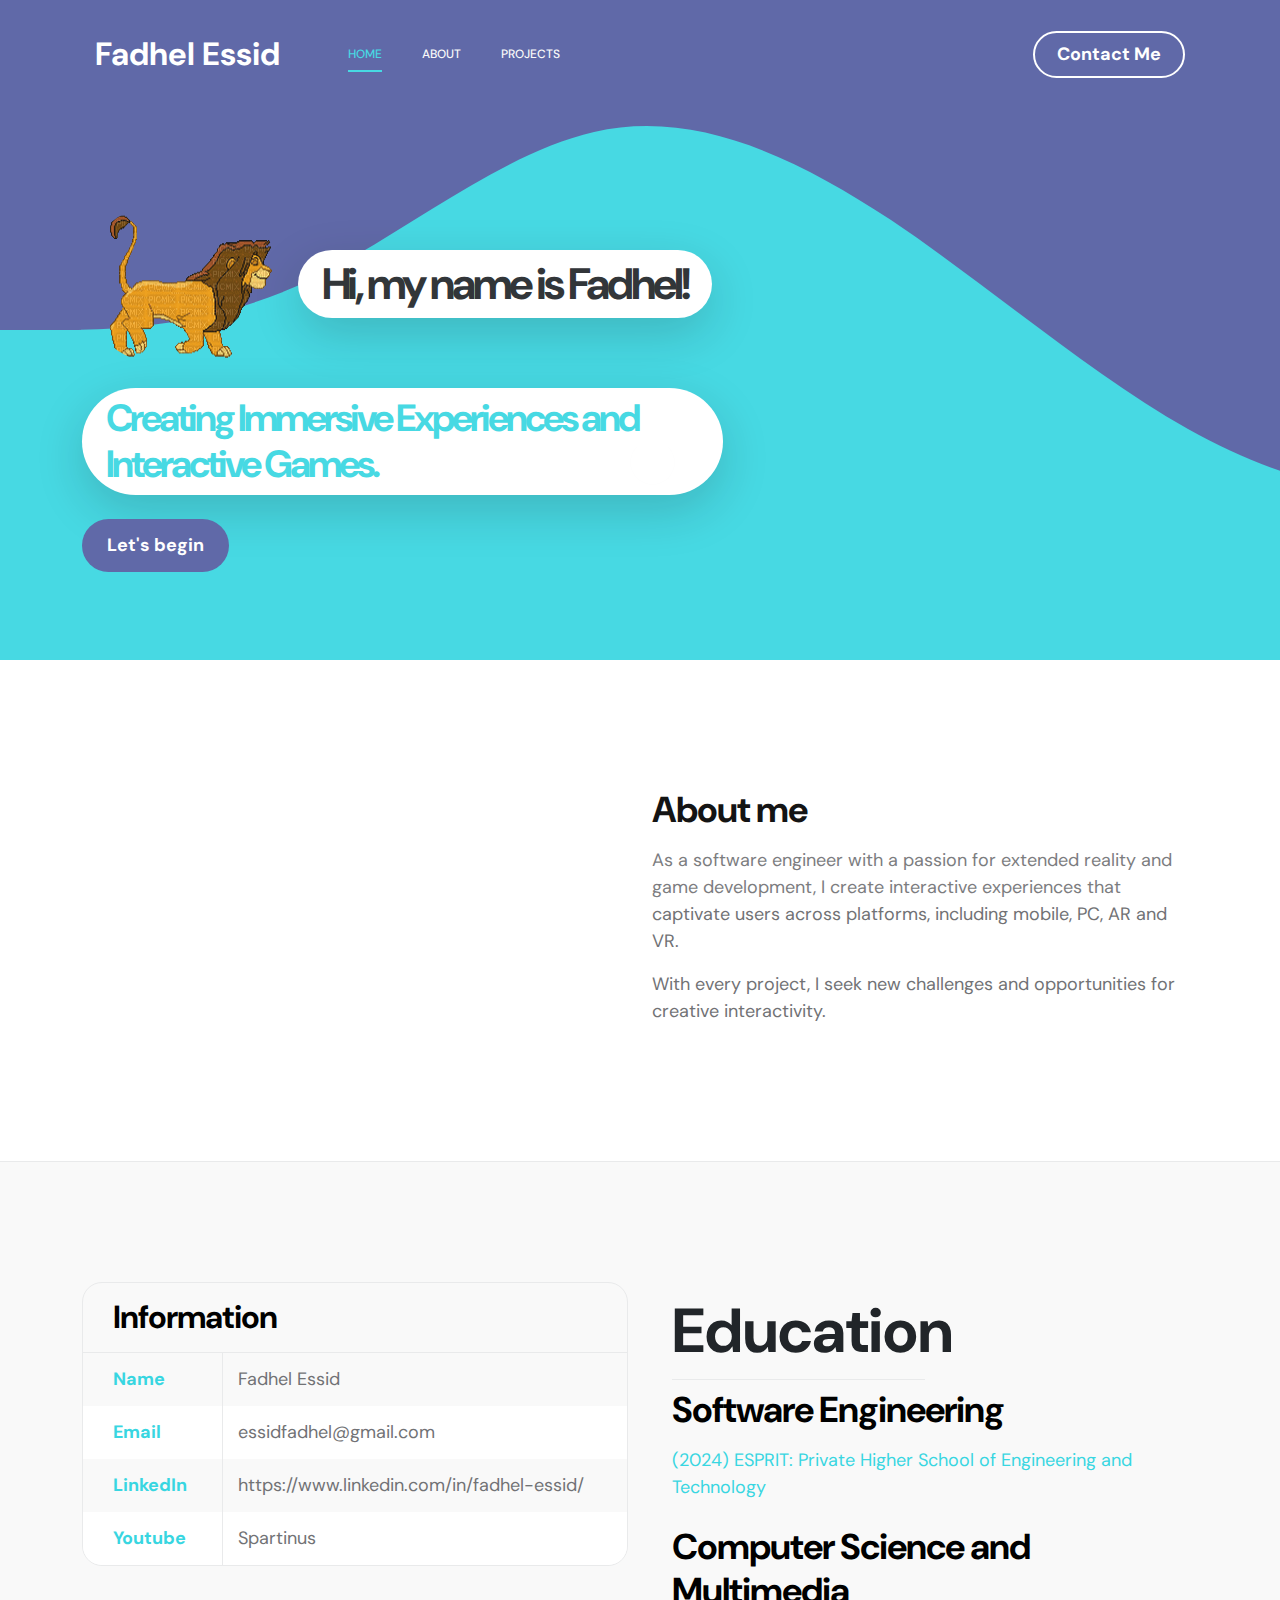
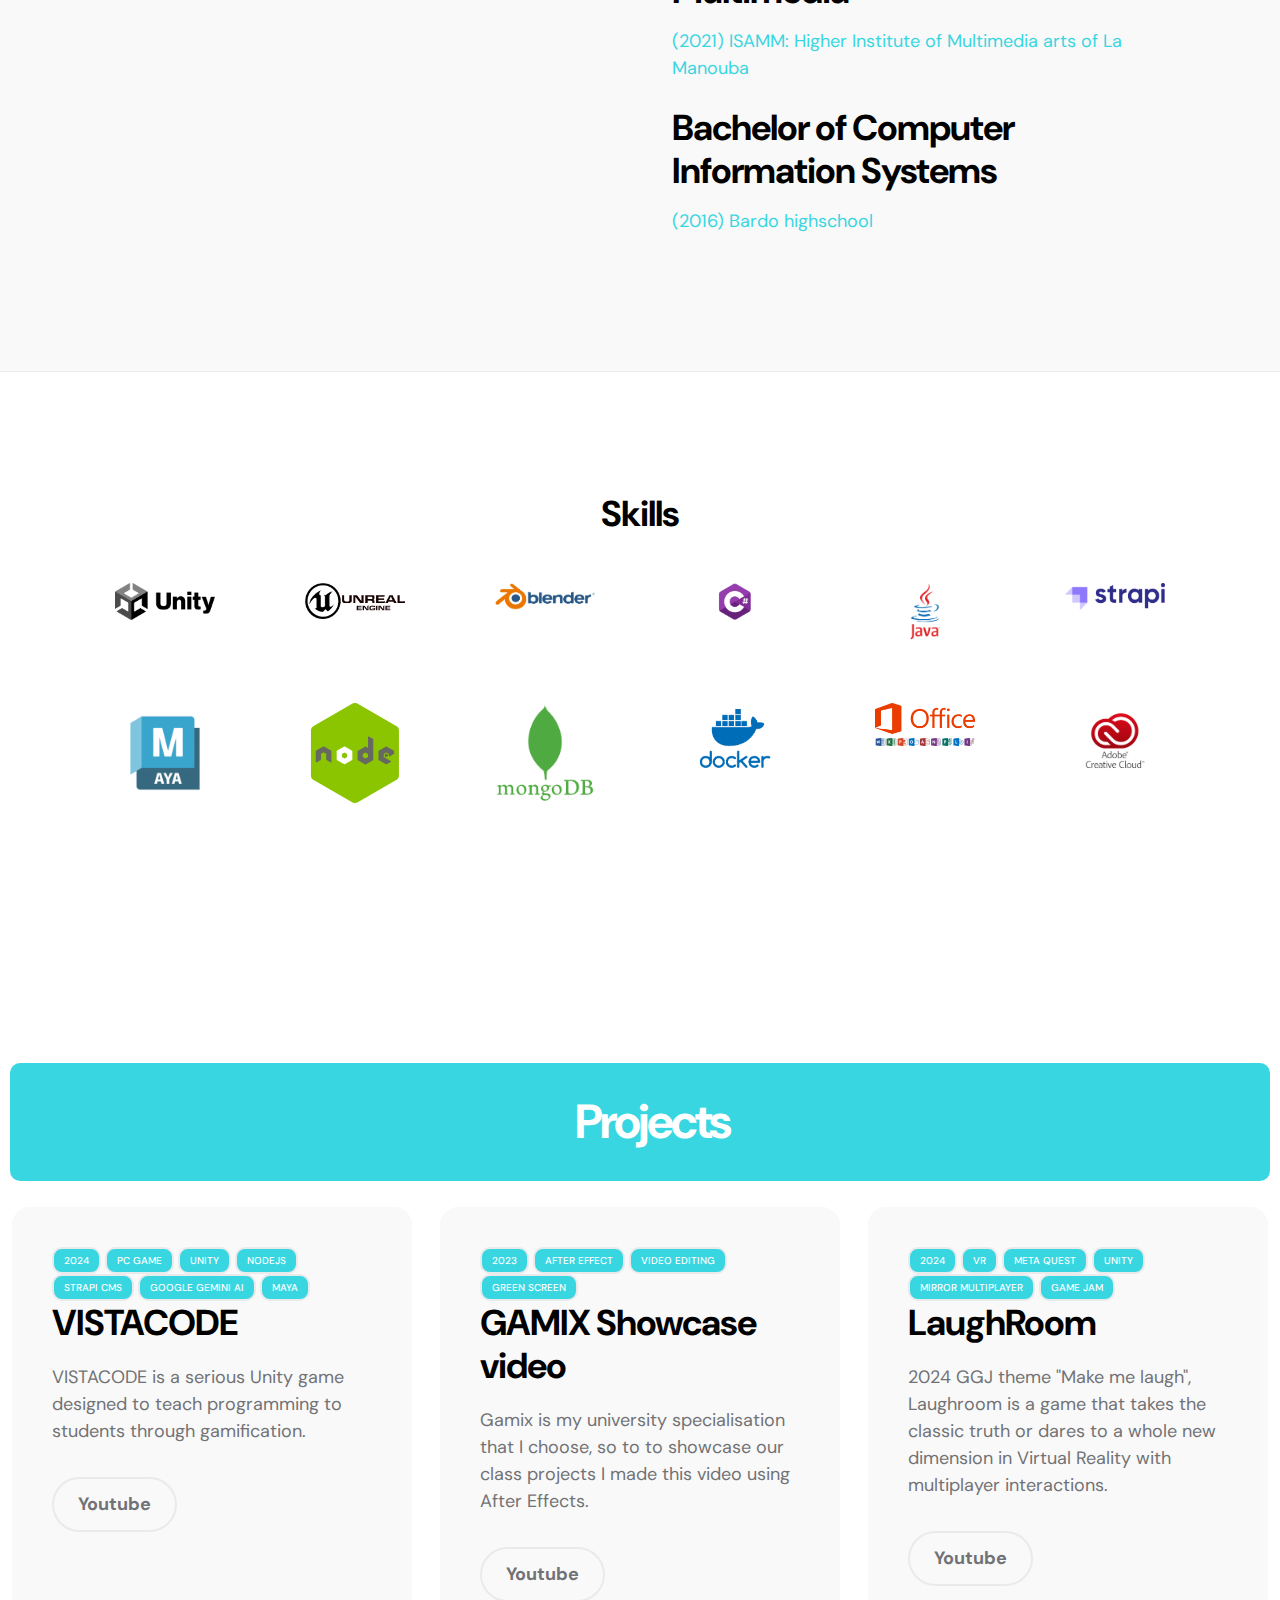
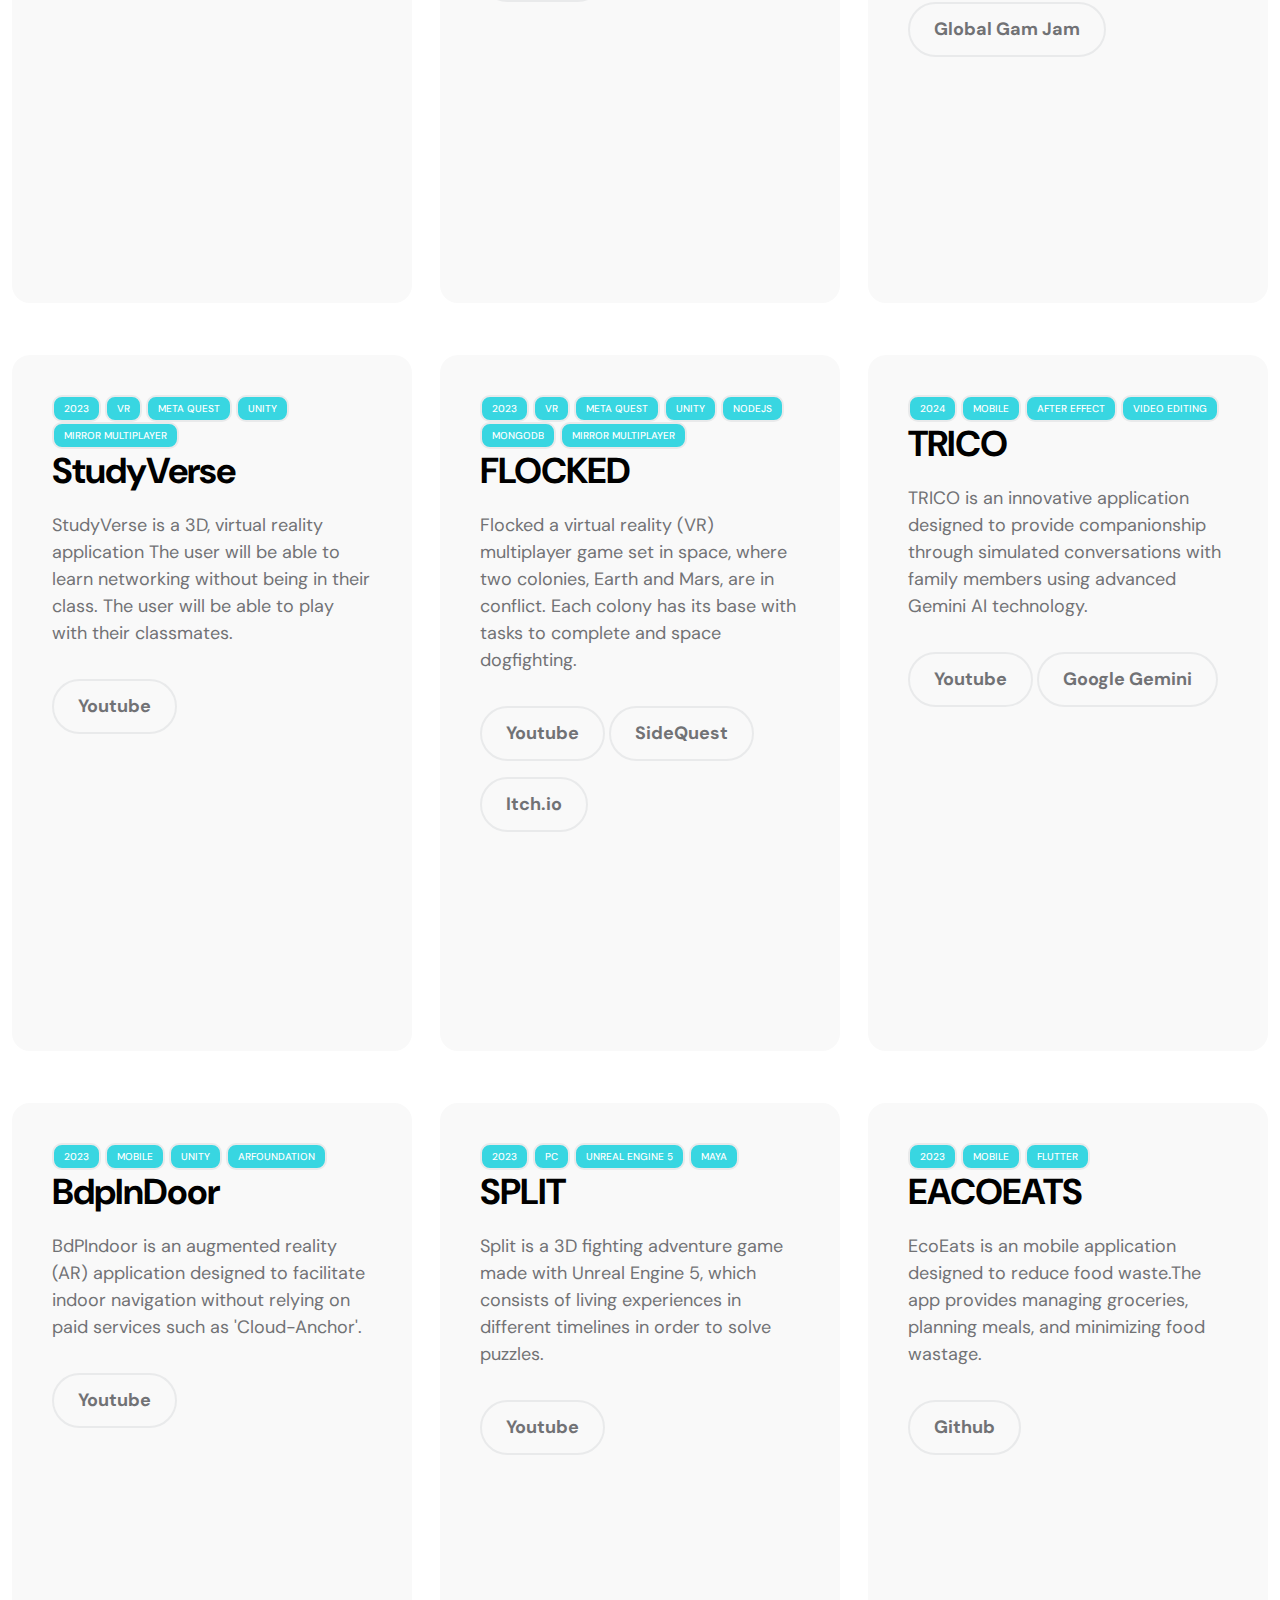
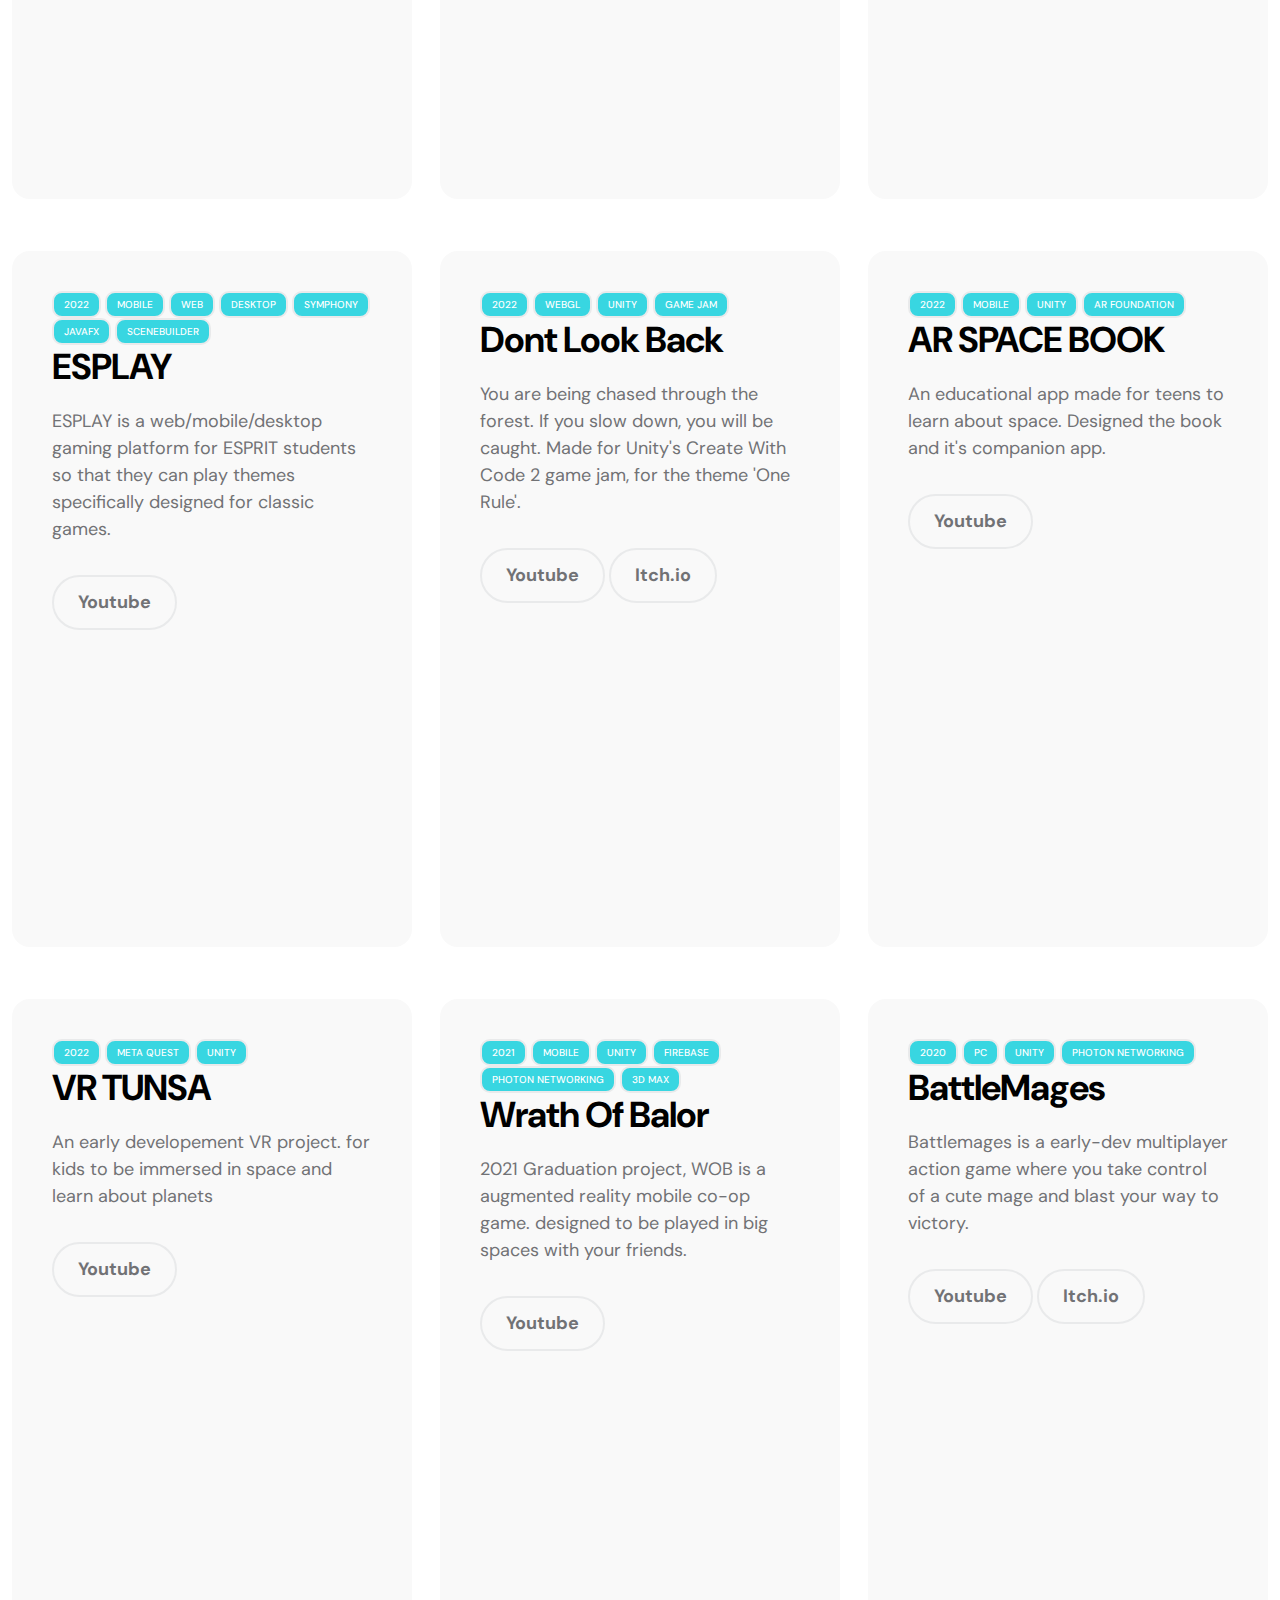
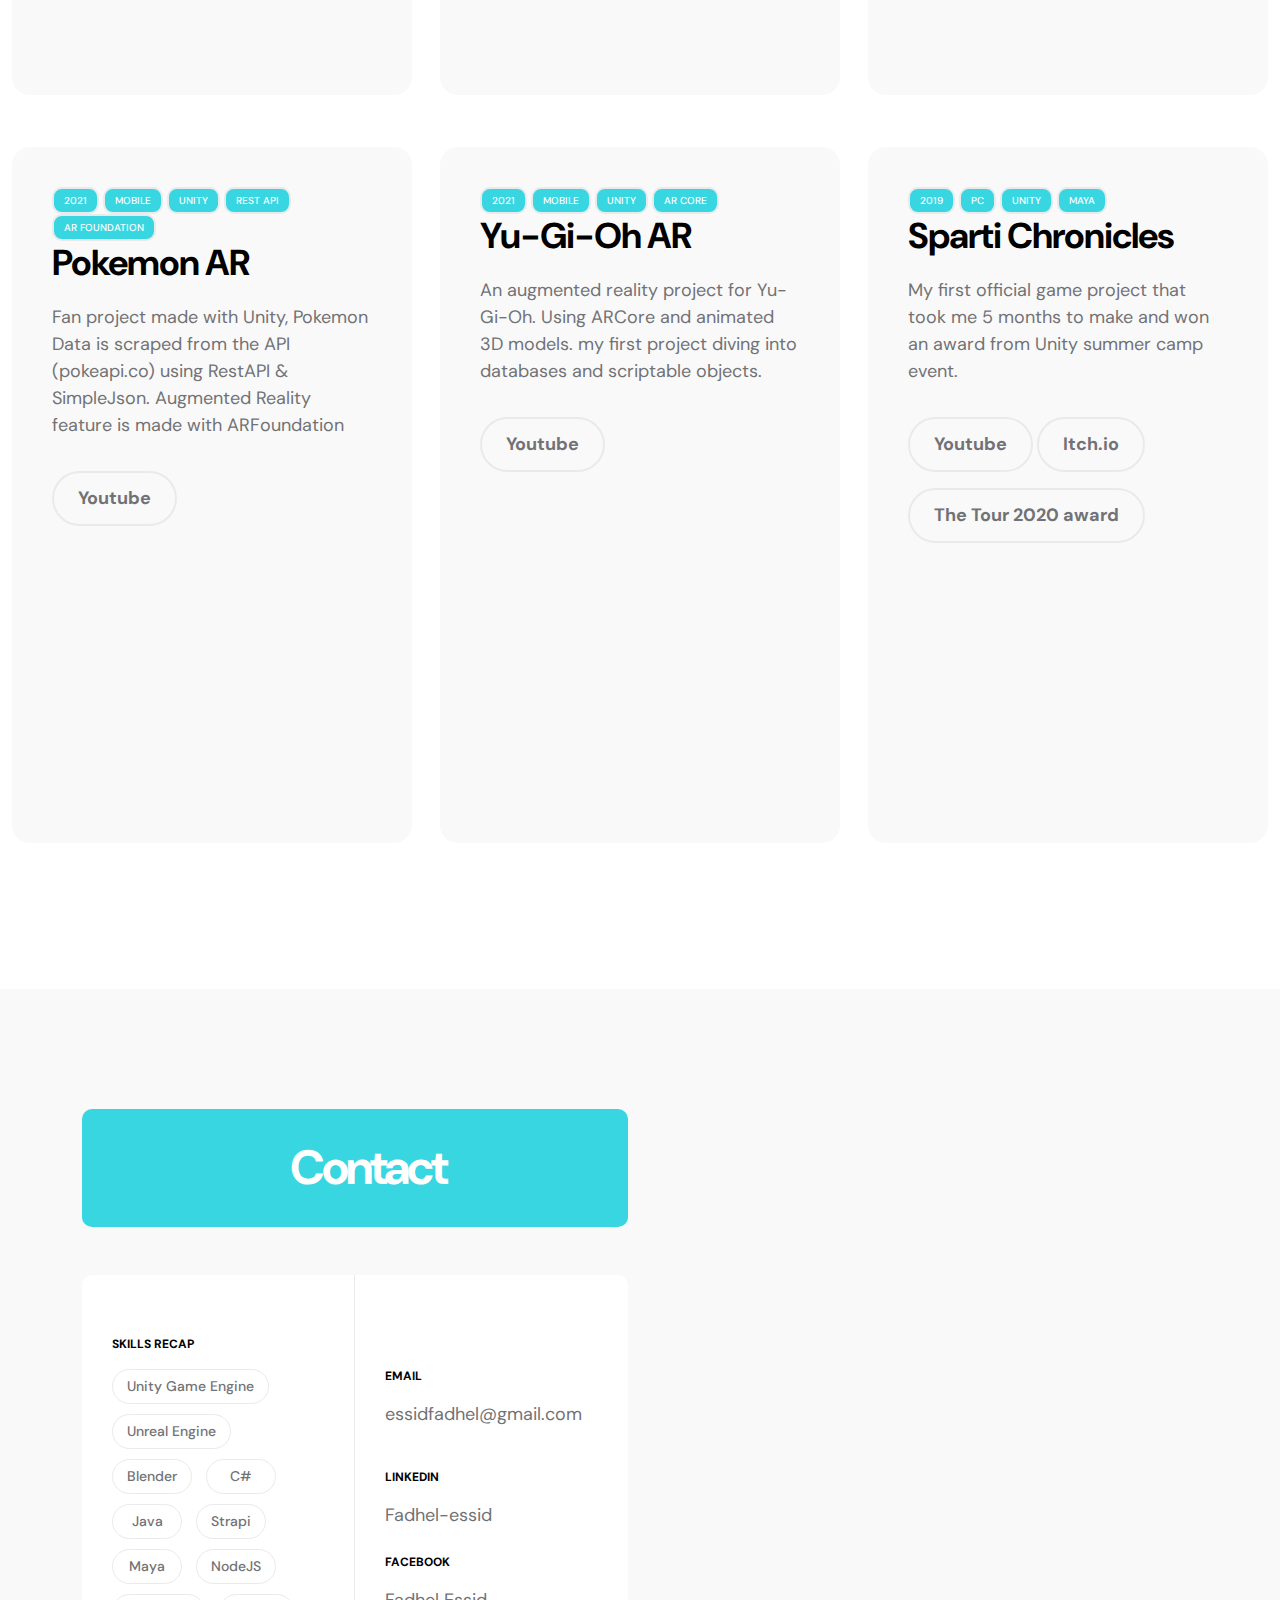
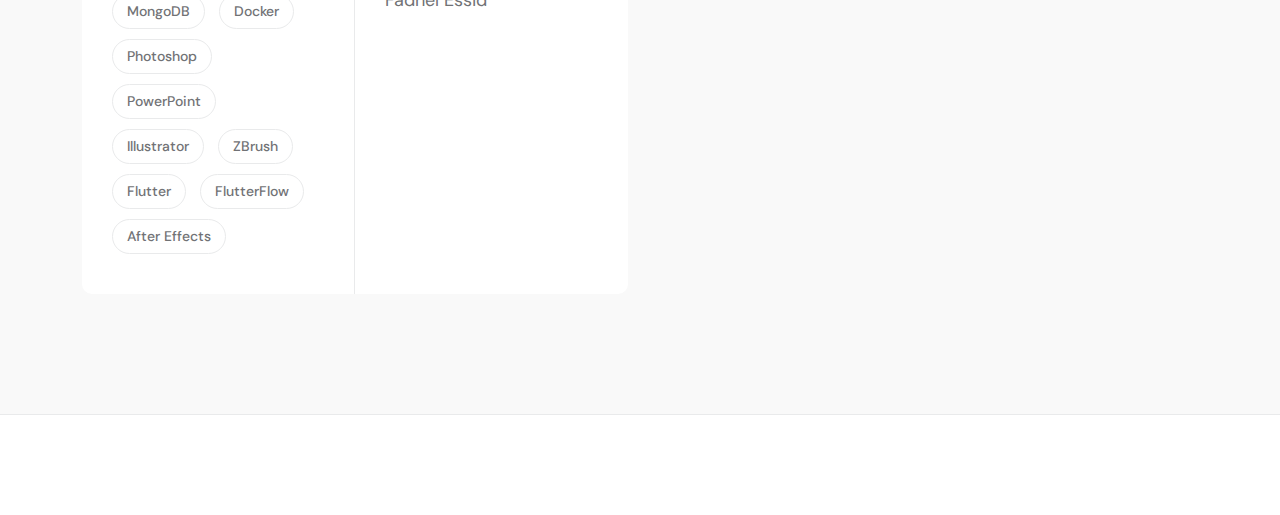
==== commit da38e0c7: "Portfolio final" ====
--- a/index.html
+++ b/index.html
@@ -136,7 +136,7 @@
 
                         <p>
                             As a software engineer with a passion for extended reality and game development, I create
-                            interactive experiences that captivate users across platforms, including web, mobile, PC, AR and VR.
+                            interactive experiences that captivate users across platforms, including mobile, PC, AR and VR.
                         </p>
 
                         <p>
@@ -317,17 +317,19 @@
                 <div class="col-lg-4 col-md-6 col-12">
                     <div class="projects-thumb">
                         <div class="projects-info">
+                            <small class="projects-tag custom-border-btn ">2024</small>
                             <small class="projects-tag custom-border-btn ">PC Game</small>
                             <small class="projects-tag custom-border-btn ">Unity</small>
                             <small class="projects-tag custom-border-btn ">NodeJs</small>
+                            <small class="projects-tag custom-border-btn ">Strapi CMS</small>
+                            <small class="projects-tag custom-border-btn ">Google Gemini AI</small>
+                            <small class="projects-tag custom-border-btn ">Maya</small>
 
 
                             <h3 class="projects-title">VISTACODE</h3>
                         </div>
                         <p>
-                            Single player medieval action game I developed with the help of a few hired contractors for
-                            art and music.
-                            Built for PC and it is currently for sale on the Steam Store.
+                            VISTACODE is a serious Unity game designed to teach programming to students through gamification.
                         </p>
 
 
@@ -344,12 +346,167 @@
                         </a>
                     </div>
                 </div>
+                 <!--------------------------------------------------------------------------------->
+
+
+                 <div class="col-lg-4 col-md-6 col-12">
+                    <div class="projects-thumb">
+                        <div class="projects-info">
+                            <small class="projects-tag custom-border-btn ">2023</small>
+                            <small class="projects-tag custom-border-btn ">After Effect</small>
+                            <small class="projects-tag custom-border-btn ">Video Editing</small>
+                            <small class="projects-tag custom-border-btn ">Green Screen</small>
+                            
+
+
+                            <h3 class="projects-title">GAMIX Showcase video</h3>
+                        </div>
+                        <p>
+                            Gamix is my university specialisation that I choose, 
+                            so to to showcase our class projects I made this video using After Effects.
+                        </p>
+
+
+
+                        <a href="https://www.youtube.com/watch?v=1n7bheR73R0&ab_channel=Spartinus" target="_blank"
+                            class="custom-btn custom-border-btn btn mt-3">Youtube</a>
+                        <p>                        </p>
+                        <iframe width="100%" height="315" src="https://www.youtube.com/embed/1n7bheR73R0?si=PYTSm25CNOkkbJOz"
+                            title="YouTube video player" frameborder="0"
+                            allow="accelerometer; autoplay; clipboard-write; encrypted-media; gyroscope; picture-in-picture"
+                            allowfullscreen></iframe>
+
+
+                        </a>
+                    </div>
+                </div>
+                <!--------------------------------------------------------------------------------->
+
+                <div class="col-lg-4 col-md-6 col-12">
+                    <div class="projects-thumb">
+                        <div class="projects-info">
+                            <small class="projects-tag custom-border-btn ">2024</small>
+                            <small class="projects-tag custom-border-btn ">VR</small>
+                            <small class="projects-tag custom-border-btn ">Meta Quest</small>
+                            <small class="projects-tag custom-border-btn ">Unity</small>
+                            <small class="projects-tag custom-border-btn ">Mirror Multiplayer</small>
+                            <small class="projects-tag custom-border-btn ">Game Jam</small>
+
+
+                            <h3 class="projects-title">LaughRoom</h3>
+                        </div>
+                        <p>
+                           2024 GGJ theme "Make me laugh",
+                            Laughroom is a game that takes the classic truth or dares to a whole new dimension
+                            in Virtual Reality with multiplayer interactions.
+
+                        
+                        </p>
+
+
+
+                        <a href="https://www.youtube.com/watch?v=j9TKsLdi8vc&ab_channel=Spartinus" target="_blank"
+                            class="custom-btn custom-border-btn btn mt-3">Youtube</a>
+                        
+                            <a href="https://globalgamejam.org/games/2024/laughroom-4" target="_blank"
+                            class="custom-btn custom-border-btn btn mt-3">Global Gam Jam</a>
+                        <p></p>
+                        <iframe width="100%" height="315" src="https://www.youtube.com/embed/j9TKsLdi8vc?si=-XUUuxIDC-B1i5Da"
+                            title="YouTube video player" frameborder="0"
+                            allow="accelerometer; autoplay; clipboard-write; encrypted-media; gyroscope; picture-in-picture"
+                            allowfullscreen></iframe>
+                        </a>
+                    </div>
+                </div>
+
+                  <!--------------------------------------------------------------------------------->
+
+                <div class="col-lg-4 col-md-6 col-12">
+                    <div class="projects-thumb">
+                        <div class="projects-info">
+                            <small class="projects-tag custom-border-btn ">2023</small>
+
+                            <small class="projects-tag custom-border-btn ">VR</small>
+                            <small class="projects-tag custom-border-btn ">Meta Quest</small>
+                            <small class="projects-tag custom-border-btn ">Unity</small>
+                            <small class="projects-tag custom-border-btn ">Mirror Multiplayer</small>
+
+
+                            <h3 class="projects-title">StudyVerse</h3>
+                        </div>
+                        <p>
+                            StudyVerse is a 3D, virtual reality application The user will be able to learn networking without being in their class. 
+                            The user will be able to play with their classmates.
+                        
+                        </p>
+
+
+
+                        <a href="https://www.youtube.com/watch?v=IPTPFtImEJc&ab_channel=Spartinus" target="_blank"
+                            class="custom-btn custom-border-btn btn mt-3">Youtube</a>
+                        
+                            
+                        <p></p>
+                        <iframe width="100%" height="315" src="https://www.youtube.com/embed/IPTPFtImEJc?si=UBfxVjIFjZeKwzyo"
+                            title="YouTube video player" frameborder="0"
+                            allow="accelerometer; autoplay; clipboard-write; encrypted-media; gyroscope; picture-in-picture"
+                            allowfullscreen></iframe>
+                        </a>
+                    </div>
+                </div>
+
+                    <!--------------------------------------------------------------------------------->
+
+                <div class="col-lg-4 col-md-6 col-12">
+                    <div class="projects-thumb">
+                        <div class="projects-info">
+                            <small class="projects-tag custom-border-btn ">2023</small>
+
+                            <small class="projects-tag custom-border-btn ">VR</small>
+                            <small class="projects-tag custom-border-btn ">Meta Quest</small>
+                            <small class="projects-tag custom-border-btn ">Unity</small>
+                            <small class="projects-tag custom-border-btn ">NodeJs</small>
+                            <small class="projects-tag custom-border-btn ">MongoDB</small>
+                            <small class="projects-tag custom-border-btn ">Mirror Multiplayer</small>
+
+
+
+                            <h3 class="projects-title">FLOCKED</h3>
+                        </div>
+                        <p>
+                            Flocked a virtual reality (VR) multiplayer game set in space, 
+                            where two colonies, Earth and Mars, are in conflict. 
+                            Each colony has its base with tasks to complete and space dogfighting.
+                        
+                        </p>
+
+
+
+                        <a href="https://www.youtube.com/watch?v=_BnS7iC7DgE&ab_channel=Spartinus" target="_blank"
+                            class="custom-btn custom-border-btn btn mt-3">Youtube</a>
+                        
+                            <a href="https://sidequestvr.com/app/18287/flocked" target="_blank"
+                            class="custom-btn custom-border-btn btn mt-3">SideQuest</a>
+
+                            <a href="https://gamix-esprit.itch.io/flocked" target="_blank"
+                            class="custom-btn custom-border-btn btn mt-3">Itch.io</a>
+                        <p></p>
+                        <iframe width="100%" height="315" src="https://www.youtube.com/embed/_BnS7iC7DgE?si=KAisrIb5pOvaFr7g"
+                            title="YouTube video player" frameborder="0"
+                            allow="accelerometer; autoplay; clipboard-write; encrypted-media; gyroscope; picture-in-picture"
+                            allowfullscreen></iframe>
+                        </a>
+                    </div>
+                </div>
+
 
   <!--------------------------------------------------------------------------------->
 
                 <div class="col-lg-4 col-md-6 col-12">
                     <div class="projects-thumb">
                         <div class="projects-info">
+                            <small class="projects-tag custom-border-btn ">2024</small>
+
                             <small class="projects-tag custom-border-btn ">Mobile</small>
                             <small class="projects-tag custom-border-btn ">After Effect</small>
                             <small class="projects-tag custom-border-btn ">Video Editing</small>
@@ -384,6 +541,8 @@
                 <div class="col-lg-4 col-md-6 col-12">
                     <div class="projects-thumb">
                         <div class="projects-info">
+                            <small class="projects-tag custom-border-btn ">2023</small>
+
                             <small class="projects-tag custom-border-btn ">Mobile</small>
                             <small class="projects-tag custom-border-btn ">Unity</small>
                             <small class="projects-tag custom-border-btn ">ARFoundation</small>
@@ -400,11 +559,10 @@
 
 
 
-                        <a href="https://youtu.be/CQ659lQ6ebk?si=I0TihwexBxQKLLjz" target="_blank"
-                            class="custom-btn custom-border-btn btn mt-3">Youtube</a>
-                        
-                            <a href="https://ai.google.dev/competition/projects/trico" target="_blank"
-                            class="custom-btn custom-border-btn btn mt-3">Google Play</a>
+                        <a href="https://www.youtube.com/watch?v=xw5ucqGPqec&ab_channel=Spartinus" target="_blank"
+                            class="custom-btn custom-border-btn btn mt-3">Youtube</a>
+                        
+                            
                         <p></p>
                         <iframe width="100%" height="315" src="https://www.youtube.com/embed/xw5ucqGPqec?si=XDFDIWa1Y9BEd3a6"
                             title="YouTube video player" frameborder="0"
@@ -420,15 +578,18 @@
                 <div class="col-lg-4 col-md-6 col-12">
                     <div class="projects-thumb">
                         <div class="projects-info">
+                            <small class="projects-tag custom-border-btn ">2023</small>
+
                             <small class="projects-tag custom-border-btn ">PC</small>
                             <small class="projects-tag custom-border-btn ">Unreal Engine 5</small>
-                            <small class="projects-tag custom-border-btn ">Zamaken</small>
+                            <small class="projects-tag custom-border-btn ">Maya</small>
 
 
                             <h3 class="projects-title">SPLIT</h3>
                         </div>
                         <p>
-                            Split is a 3D fighting adventure game made with Unreal Engine 5, which consists of living experiences in different timelines in order to solve puzzles.
+                            Split is a 3D fighting adventure game made with Unreal Engine 5, 
+                            which consists of living experiences in different timelines in order to solve puzzles.
 
                         
                         </p>
@@ -438,8 +599,7 @@
                         <a href="https://www.youtube.com/watch?v=mQd7jH3iGWI&ab_channel=Spartinus" target="_blank"
                             class="custom-btn custom-border-btn btn mt-3">Youtube</a>
                         
-                            <a href="https://ai.google.dev/competition/projects/trico" target="_blank"
-                            class="custom-btn custom-border-btn btn mt-3">Google Gemini</a>
+                            
                         <p></p>
                         <iframe width="100%" height="315" src="https://www.youtube.com/embed/mQd7jH3iGWI?si=xhoYVGbmD1vXyfKe"
                             title="YouTube video player" frameborder="0"
@@ -454,146 +614,40 @@
                 <div class="col-lg-4 col-md-6 col-12">
                     <div class="projects-thumb">
                         <div class="projects-info">
+                            <small class="projects-tag custom-border-btn ">2023</small>
+
                             <small class="projects-tag custom-border-btn ">Mobile</small>
-                            <small class="projects-tag custom-border-btn ">After Effect</small>
-                            <small class="projects-tag custom-border-btn ">Video Editing</small>
+                            <small class="projects-tag custom-border-btn ">Flutter</small>
+
 
 
                             <h3 class="projects-title">EACOEATS</h3>
                         </div>
                         <p>
-                            TRICO is an innovative application designed to provide companionship through simulated 
-                            conversations with family members using advanced Gemini AI technology. 
-                        
-                        </p>
-
-
-
-                        <a href="https://youtu.be/CQ659lQ6ebk?si=I0TihwexBxQKLLjz" target="_blank"
-                            class="custom-btn custom-border-btn btn mt-3">Youtube</a>
-                        
-                            <a href="https://ai.google.dev/competition/projects/trico" target="_blank"
-                            class="custom-btn custom-border-btn btn mt-3">Google Gemini</a>
-                        <p></p>
-                        <iframe width="100%" height="315" src="https://www.youtube.com/embed/CQ659lQ6ebk?si=Ud8YK08wBgjyPMz5"
-                            title="YouTube video player" frameborder="0"
-                            allow="accelerometer; autoplay; clipboard-write; encrypted-media; gyroscope; picture-in-picture"
-                            allowfullscreen></iframe>
-                        </a>
-                    </div>
-                </div>
-
-  <!--------------------------------------------------------------------------------->
-
-                <div class="col-lg-4 col-md-6 col-12">
-                    <div class="projects-thumb">
-                        <div class="projects-info">
-                            <small class="projects-tag custom-border-btn ">Mobile</small>
-                            <small class="projects-tag custom-border-btn ">After Effect</small>
-                            <small class="projects-tag custom-border-btn ">Video Editing</small>
-
-
-                            <h3 class="projects-title">LaughRoom</h3>
-                        </div>
-                        <p>
-                            TRICO is an innovative application designed to provide companionship through simulated 
-                            conversations with family members using advanced Gemini AI technology. 
-                        
-                        </p>
-
-
-
-                        <a href="https://youtu.be/CQ659lQ6ebk?si=I0TihwexBxQKLLjz" target="_blank"
-                            class="custom-btn custom-border-btn btn mt-3">Youtube</a>
-                        
-                            <a href="https://ai.google.dev/competition/projects/trico" target="_blank"
-                            class="custom-btn custom-border-btn btn mt-3">Google Gemini</a>
-                        <p></p>
-                        <iframe width="100%" height="315" src="https://www.youtube.com/embed/j9TKsLdi8vc?si=-XUUuxIDC-B1i5Da"
-                            title="YouTube video player" frameborder="0"
-                            allow="accelerometer; autoplay; clipboard-write; encrypted-media; gyroscope; picture-in-picture"
-                            allowfullscreen></iframe>
-                        </a>
-                    </div>
-                </div>
-
-                  <!--------------------------------------------------------------------------------->
-
-                <div class="col-lg-4 col-md-6 col-12">
-                    <div class="projects-thumb">
-                        <div class="projects-info">
-                            <small class="projects-tag custom-border-btn ">VR</small>
-                            <small class="projects-tag custom-border-btn ">Meta Quest</small>
-                            <small class="projects-tag custom-border-btn ">Unity</small>
-                            <small class="projects-tag custom-border-btn ">Mirror Multiplayer</small>
-
-
-                            <h3 class="projects-title">StudyVerse</h3>
-                        </div>
-                        <p>
-                            StudyVerse is a 3D, virtual reality application The user will be able to learn networking without being in their class. 
-                            The user will be able to play with their classmates.
-                        
-                        </p>
-
-
-
-                        <a href="https://www.youtube.com/watch?v=IPTPFtImEJc&ab_channel=Spartinus" target="_blank"
-                            class="custom-btn custom-border-btn btn mt-3">Youtube</a>
-                        
-                            
-                        <p></p>
-                        <iframe width="100%" height="315" src="https://www.youtube.com/embed/IPTPFtImEJc?si=UBfxVjIFjZeKwzyo"
-                            title="YouTube video player" frameborder="0"
-                            allow="accelerometer; autoplay; clipboard-write; encrypted-media; gyroscope; picture-in-picture"
-                            allowfullscreen></iframe>
-                        </a>
-                    </div>
-                </div>
-
-                    <!--------------------------------------------------------------------------------->
-
-                <div class="col-lg-4 col-md-6 col-12">
-                    <div class="projects-thumb">
-                        <div class="projects-info">
-                            <small class="projects-tag custom-border-btn ">VR</small>
-                            <small class="projects-tag custom-border-btn ">Meta Quest</small>
-                            <small class="projects-tag custom-border-btn ">Unity</small>
-                            <small class="projects-tag custom-border-btn ">NodeJs</small>
-                            <small class="projects-tag custom-border-btn ">MongoDB</small>
-                            <small class="projects-tag custom-border-btn ">Mirror Multiplayer</small>
-
-
-
-                            <h3 class="projects-title">FLOCKED</h3>
-                        </div>
-                        <p>
-                            TRICO is an innovative application designed to provide companionship through simulated 
-                            conversations with family members using advanced Gemini AI technology. 
-                        
-                        </p>
-
-
-
-                        <a href="https://www.youtube.com/watch?v=_BnS7iC7DgE&ab_channel=Spartinus" target="_blank"
-                            class="custom-btn custom-border-btn btn mt-3">Youtube</a>
-                        
-                            <a href="https://sidequestvr.com/app/18287/flocked" target="_blank"
-                            class="custom-btn custom-border-btn btn mt-3">SideQuest</a>
-                        <p></p>
-                        <iframe width="100%" height="315" src="https://www.youtube.com/embed/_BnS7iC7DgE?si=KAisrIb5pOvaFr7g"
-                            title="YouTube video player" frameborder="0"
-                            allow="accelerometer; autoplay; clipboard-write; encrypted-media; gyroscope; picture-in-picture"
-                            allowfullscreen></iframe>
-                        </a>
-                    </div>
-                </div>
-
+                            EcoEats is an mobile application designed to 
+                            reduce food waste.The app provides managing groceries, planning meals, and minimizing food wastage.
+                        
+                        </p>
+
+
+                            <a href="https://github.com/KalaiAhmed/EcoEats-Backend" target="_blank"
+                            class="custom-btn custom-border-btn btn mt-3">Github</a>
+                        <p></p>
+                        <div>
+                            <img width="100%" height="315" src="images/ecoeats.png" class="about-image img-fluid" alt="">
+                        </div>
+                        </a>
+                    </div>
+                </div>
+
+  
                  <!--------------------------------------------------------------------------------->
 
                  <div class="col-lg-4 col-md-6 col-12">
                     <div class="projects-thumb">
                         <div class="projects-info">
+                            <small class="projects-tag custom-border-btn ">2022</small>
+
                             <small class="projects-tag custom-border-btn ">Mobile</small>
                             <small class="projects-tag custom-border-btn ">Web</small>
                             <small class="projects-tag custom-border-btn ">Desktop</small>
@@ -630,28 +684,65 @@
                  <div class="col-lg-4 col-md-6 col-12">
                     <div class="projects-thumb">
                         <div class="projects-info">
+                            <small class="projects-tag custom-border-btn ">2022</small>
+
+                            <small class="projects-tag custom-border-btn ">WebGL</small>
+                            <small class="projects-tag custom-border-btn ">Unity</small>
+                            <small class="projects-tag custom-border-btn ">Game Jam</small>
+
+
+                            <h3 class="projects-title">Dont Look Back</h3>
+                        </div>
+                        <p>
+                            You are being chased through the forest. If you slow down, you will be caught.
+                            Made for Unity's Create With Code 2 game jam, for the theme 'One Rule'. 
+                        
+                        </p>
+
+
+
+                        <a href="https://youtu.be/UjcDdGGMykw" target="_blank"
+                            class="custom-btn custom-border-btn btn mt-3">Youtube</a>
+                        
+                            <a href="https://sabrinap.itch.io/dont-look-back" target="_blank"
+                            class="custom-btn custom-border-btn btn mt-3">Itch.io</a>
+                        <p></p>
+                        <iframe width="100%" height="315" src="https://www.youtube.com/embed/UjcDdGGMykw?si=kKI2LETdDyGojU6S"
+                            title="YouTube video player" frameborder="0"
+                            allow="accelerometer; autoplay; clipboard-write; encrypted-media; gyroscope; picture-in-picture"
+                            allowfullscreen></iframe>
+                        </a>
+                    </div>
+                </div>
+
+                <!--------------------------------------------------------------------------------->
+
+                <div class="col-lg-4 col-md-6 col-12">
+                    <div class="projects-thumb">
+                        <div class="projects-info">
+                            <small class="projects-tag custom-border-btn ">2022</small>
+
                             <small class="projects-tag custom-border-btn ">Mobile</small>
-                            <small class="projects-tag custom-border-btn ">After Effect</small>
-                            <small class="projects-tag custom-border-btn ">Video Editing</small>
-
-
-                            <h3 class="projects-title">Dont Look Back</h3>
-                        </div>
-                        <p>
-                            TRICO is an innovative application designed to provide companionship through simulated 
-                            conversations with family members using advanced Gemini AI technology. 
-                        
-                        </p>
-
-
-
-                        <a href="https://youtu.be/CQ659lQ6ebk?si=I0TihwexBxQKLLjz" target="_blank"
-                            class="custom-btn custom-border-btn btn mt-3">Youtube</a>
-                        
-                            <a href="https://ai.google.dev/competition/projects/trico" target="_blank"
-                            class="custom-btn custom-border-btn btn mt-3">Google Gemini</a>
-                        <p></p>
-                        <iframe width="100%" height="315" src="https://www.youtube.com/embed/CQ659lQ6ebk?si=Ud8YK08wBgjyPMz5"
+                            <small class="projects-tag custom-border-btn ">Unity</small>
+                            <small class="projects-tag custom-border-btn ">AR Foundation</small>
+
+
+                            <h3 class="projects-title">AR SPACE BOOK</h3>
+                        </div>
+                        <p>
+                            An educational app made for teens to learn about space. 
+                            Designed the book and it's companion app.
+                            
+                        </p>
+
+
+
+                        <a href="https://youtu.be/_6G73kfRe6Q" target="_blank"
+                            class="custom-btn custom-border-btn btn mt-3">Youtube</a>
+                        
+                            
+                        <p></p>
+                        <iframe width="100%" height="315" src="https://www.youtube.com/embed/_6G73kfRe6Q?si=-0GxAIfXxxuaQSAr"
                             title="YouTube video player" frameborder="0"
                             allow="accelerometer; autoplay; clipboard-write; encrypted-media; gyroscope; picture-in-picture"
                             allowfullscreen></iframe>
@@ -664,28 +755,64 @@
                 <div class="col-lg-4 col-md-6 col-12">
                     <div class="projects-thumb">
                         <div class="projects-info">
+                            <small class="projects-tag custom-border-btn ">2022</small>
+
+                            <small class="projects-tag custom-border-btn ">Meta Quest</small>
+                            <small class="projects-tag custom-border-btn ">Unity</small>
+
+
+                            <h3 class="projects-title">VR TUNSA</h3>
+                        </div>
+                        <p>
+                            An early developement VR project. for kids to be immersed in space and learn about planets 
+                        
+                        </p>
+
+
+
+                        <a href="https://www.youtube.com/watch?v=MUzPKx3v7t0&ab_channel=Spartinus" target="_blank"
+                            class="custom-btn custom-border-btn btn mt-3">Youtube</a>
+                        
+                            
+                        <p></p>
+                        <iframe width="100%" height="315" src="https://www.youtube.com/embed/MUzPKx3v7t0?si=47EKvUxey-npPsf5"
+                            title="YouTube video player" frameborder="0"
+                            allow="accelerometer; autoplay; clipboard-write; encrypted-media; gyroscope; picture-in-picture"
+                            allowfullscreen></iframe>
+                        </a>
+                    </div>
+                </div>
+
+                <!--------------------------------------------------------------------------------->
+
+                <div class="col-lg-4 col-md-6 col-12">
+                    <div class="projects-thumb">
+                        <div class="projects-info">
+                            <small class="projects-tag custom-border-btn ">2021</small>
+
                             <small class="projects-tag custom-border-btn ">Mobile</small>
-                            <small class="projects-tag custom-border-btn ">After Effect</small>
-                            <small class="projects-tag custom-border-btn ">Video Editing</small>
-
-
-                            <h3 class="projects-title">AR SPACE BOOK</h3>
-                        </div>
-                        <p>
-                            TRICO is an innovative application designed to provide companionship through simulated 
-                            conversations with family members using advanced Gemini AI technology. 
-                        
-                        </p>
-
-
-
-                        <a href="https://youtu.be/CQ659lQ6ebk?si=I0TihwexBxQKLLjz" target="_blank"
-                            class="custom-btn custom-border-btn btn mt-3">Youtube</a>
-                        
-                            <a href="https://ai.google.dev/competition/projects/trico" target="_blank"
-                            class="custom-btn custom-border-btn btn mt-3">Google Gemini</a>
-                        <p></p>
-                        <iframe width="100%" height="315" src="https://www.youtube.com/embed/CQ659lQ6ebk?si=Ud8YK08wBgjyPMz5"
+                            <small class="projects-tag custom-border-btn ">Unity</small>
+                            <small class="projects-tag custom-border-btn ">Firebase</small>
+                            <small class="projects-tag custom-border-btn ">Photon networking</small>
+                            <small class="projects-tag custom-border-btn ">3D Max</small>
+
+
+                            <h3 class="projects-title">Wrath Of Balor</h3>
+                        </div>
+                        <p>
+                            2021 Graduation project, WOB is a augmented reality mobile co-op game.
+                             designed to be played in big spaces with your friends.  
+                        
+                        </p>
+
+
+
+                        <a href="https://www.youtube.com/watch?v=o5t23W76U8g&ab_channel=Spartinus" target="_blank"
+                            class="custom-btn custom-border-btn btn mt-3">Youtube</a>
+                        
+                            
+                        <p></p>
+                        <iframe width="100%" height="315" src="https://www.youtube.com/embed/o5t23W76U8g?si=NuB8b1UZUqxd9gnl"
                             title="YouTube video player" frameborder="0"
                             allow="accelerometer; autoplay; clipboard-write; encrypted-media; gyroscope; picture-in-picture"
                             allowfullscreen></iframe>
@@ -698,28 +825,68 @@
                 <div class="col-lg-4 col-md-6 col-12">
                     <div class="projects-thumb">
                         <div class="projects-info">
+                            <small class="projects-tag custom-border-btn ">2020</small>
+
+                            <small class="projects-tag custom-border-btn ">PC</small>
+                            <small class="projects-tag custom-border-btn ">Unity</small>
+                            <small class="projects-tag custom-border-btn ">Photon networking</small>
+                            
+
+
+
+                            <h3 class="projects-title">BattleMages</h3>
+                        </div>
+                        <p>
+                            Battlemages is a early-dev multiplayer action game where you take 
+                            control of a cute mage and blast your way to victory.
+                        
+                        </p>
+
+
+
+                        <a href="https://youtu.be/agzQuAMXZWg?si=LJt_uAXirrUAqQvJ" target="_blank"
+                            class="custom-btn custom-border-btn btn mt-3">Youtube</a>
+                        
+                            <a href="https://spartinus.itch.io/battlemages" target="_blank"
+                            class="custom-btn custom-border-btn btn mt-3">Itch.io</a>
+                        <p></p>
+                        <iframe width="100%" height="315" src="https://www.youtube.com/embed/agzQuAMXZWg?si=LJt_uAXirrUAqQvJ"
+                            title="YouTube video player" frameborder="0"
+                            allow="accelerometer; autoplay; clipboard-write; encrypted-media; gyroscope; picture-in-picture"
+                            allowfullscreen></iframe>
+                        </a>
+                    </div>
+                </div>
+
+                <!--------------------------------------------------------------------------------->
+
+                <div class="col-lg-4 col-md-6 col-12">
+                    <div class="projects-thumb">
+                        <div class="projects-info">
+                            <small class="projects-tag custom-border-btn ">2021</small>
+
                             <small class="projects-tag custom-border-btn ">Mobile</small>
-                            <small class="projects-tag custom-border-btn ">After Effect</small>
-                            <small class="projects-tag custom-border-btn ">Video Editing</small>
-
-
-                            <h3 class="projects-title">VR TUNSA</h3>
-                        </div>
-                        <p>
-                            TRICO is an innovative application designed to provide companionship through simulated 
-                            conversations with family members using advanced Gemini AI technology. 
-                        
-                        </p>
-
-
-
-                        <a href="https://youtu.be/CQ659lQ6ebk?si=I0TihwexBxQKLLjz" target="_blank"
-                            class="custom-btn custom-border-btn btn mt-3">Youtube</a>
-                        
-                            <a href="https://ai.google.dev/competition/projects/trico" target="_blank"
-                            class="custom-btn custom-border-btn btn mt-3">Google Gemini</a>
-                        <p></p>
-                        <iframe width="100%" height="315" src="https://www.youtube.com/embed/CQ659lQ6ebk?si=Ud8YK08wBgjyPMz5"
+                            <small class="projects-tag custom-border-btn ">Unity</small>
+                            <small class="projects-tag custom-border-btn ">REST API</small>
+                            <small class="projects-tag custom-border-btn ">AR Foundation</small>
+
+
+                            <h3 class="projects-title">Pokemon AR</h3>
+                        </div>
+                        <p>
+                            Fan project made with Unity, Pokemon Data is scraped from the API (pokeapi.co) using RestAPI & SimpleJson.
+                            Augmented Reality feature is made with ARFoundation
+                        
+                        </p>
+
+
+
+                        <a href="https://www.youtube.com/watch?v=Y3Ac-kAk5u0&ab_channel=Spartinus" target="_blank"
+                            class="custom-btn custom-border-btn btn mt-3">Youtube</a>
+                        
+                            
+                        <p></p>
+                        <iframe width="100%" height="315" src="https://www.youtube.com/embed/Y3Ac-kAk5u0?si=Y1Y24iN9HyE1zA3I"
                             title="YouTube video player" frameborder="0"
                             allow="accelerometer; autoplay; clipboard-write; encrypted-media; gyroscope; picture-in-picture"
                             allowfullscreen></iframe>
@@ -732,28 +899,30 @@
                 <div class="col-lg-4 col-md-6 col-12">
                     <div class="projects-thumb">
                         <div class="projects-info">
+                            <small class="projects-tag custom-border-btn ">2021</small>
+
                             <small class="projects-tag custom-border-btn ">Mobile</small>
-                            <small class="projects-tag custom-border-btn ">After Effect</small>
-                            <small class="projects-tag custom-border-btn ">Video Editing</small>
-
-
-                            <h3 class="projects-title">Wrath Of Balor</h3>
-                        </div>
-                        <p>
-                            TRICO is an innovative application designed to provide companionship through simulated 
-                            conversations with family members using advanced Gemini AI technology. 
-                        
-                        </p>
-
-
-
-                        <a href="https://youtu.be/CQ659lQ6ebk?si=I0TihwexBxQKLLjz" target="_blank"
-                            class="custom-btn custom-border-btn btn mt-3">Youtube</a>
-                        
-                            <a href="https://ai.google.dev/competition/projects/trico" target="_blank"
-                            class="custom-btn custom-border-btn btn mt-3">Google Gemini</a>
-                        <p></p>
-                        <iframe width="100%" height="315" src="https://www.youtube.com/embed/CQ659lQ6ebk?si=Ud8YK08wBgjyPMz5"
+                            <small class="projects-tag custom-border-btn ">Unity</small>
+                            <small class="projects-tag custom-border-btn ">AR Core</small>
+
+
+                            <h3 class="projects-title">Yu-Gi-Oh AR</h3>
+                        </div>
+                        <p>
+                            An augmented reality project for Yu-Gi-Oh. Using ARCore and animated 3D models. 
+                            my first project diving into databases and scriptable objects.
+                           
+                        
+                        </p>
+
+
+
+                        <a href="https://youtu.be/spxxNVLF5c0?si=aPuF4G4VETE7D-TD" target="_blank"
+                            class="custom-btn custom-border-btn btn mt-3">Youtube</a>
+                        
+                            
+                        <p></p>
+                        <iframe width="100%" height="315" src="https://www.youtube.com/embed/spxxNVLF5c0?si=aPuF4G4VETE7D-TD"
                             title="YouTube video player" frameborder="0"
                             allow="accelerometer; autoplay; clipboard-write; encrypted-media; gyroscope; picture-in-picture"
                             allowfullscreen></iframe>
@@ -766,128 +935,32 @@
                 <div class="col-lg-4 col-md-6 col-12">
                     <div class="projects-thumb">
                         <div class="projects-info">
-                            <small class="projects-tag custom-border-btn ">Mobile</small>
-                            <small class="projects-tag custom-border-btn ">After Effect</small>
-                            <small class="projects-tag custom-border-btn ">Video Editing</small>
-
-
-                            <h3 class="projects-title">BattleMages</h3>
-                        </div>
-                        <p>
-                            TRICO is an innovative application designed to provide companionship through simulated 
-                            conversations with family members using advanced Gemini AI technology. 
-                        
-                        </p>
-
-
-
-                        <a href="https://youtu.be/CQ659lQ6ebk?si=I0TihwexBxQKLLjz" target="_blank"
-                            class="custom-btn custom-border-btn btn mt-3">Youtube</a>
-                        
-                            <a href="https://ai.google.dev/competition/projects/trico" target="_blank"
-                            class="custom-btn custom-border-btn btn mt-3">Google Gemini</a>
-                        <p></p>
-                        <iframe width="100%" height="315" src="https://www.youtube.com/embed/CQ659lQ6ebk?si=Ud8YK08wBgjyPMz5"
-                            title="YouTube video player" frameborder="0"
-                            allow="accelerometer; autoplay; clipboard-write; encrypted-media; gyroscope; picture-in-picture"
-                            allowfullscreen></iframe>
-                        </a>
-                    </div>
-                </div>
-
-                <!--------------------------------------------------------------------------------->
-
-                <div class="col-lg-4 col-md-6 col-12">
-                    <div class="projects-thumb">
-                        <div class="projects-info">
-                            <small class="projects-tag custom-border-btn ">Mobile</small>
-                            <small class="projects-tag custom-border-btn ">After Effect</small>
-                            <small class="projects-tag custom-border-btn ">Video Editing</small>
-
-
-                            <h3 class="projects-title">Pokemon AR</h3>
-                        </div>
-                        <p>
-                            TRICO is an innovative application designed to provide companionship through simulated 
-                            conversations with family members using advanced Gemini AI technology. 
-                        
-                        </p>
-
-
-
-                        <a href="https://youtu.be/CQ659lQ6ebk?si=I0TihwexBxQKLLjz" target="_blank"
-                            class="custom-btn custom-border-btn btn mt-3">Youtube</a>
-                        
-                            <a href="https://ai.google.dev/competition/projects/trico" target="_blank"
-                            class="custom-btn custom-border-btn btn mt-3">Google Gemini</a>
-                        <p></p>
-                        <iframe width="100%" height="315" src="https://www.youtube.com/embed/CQ659lQ6ebk?si=Ud8YK08wBgjyPMz5"
-                            title="YouTube video player" frameborder="0"
-                            allow="accelerometer; autoplay; clipboard-write; encrypted-media; gyroscope; picture-in-picture"
-                            allowfullscreen></iframe>
-                        </a>
-                    </div>
-                </div>
-
-                <!--------------------------------------------------------------------------------->
-
-                <div class="col-lg-4 col-md-6 col-12">
-                    <div class="projects-thumb">
-                        <div class="projects-info">
-                            <small class="projects-tag custom-border-btn ">Mobile</small>
-                            <small class="projects-tag custom-border-btn ">After Effect</small>
-                            <small class="projects-tag custom-border-btn ">Video Editing</small>
-
-
-                            <h3 class="projects-title">Yu-Gi-Oh AR</h3>
-                        </div>
-                        <p>
-                            TRICO is an innovative application designed to provide companionship through simulated 
-                            conversations with family members using advanced Gemini AI technology. 
-                        
-                        </p>
-
-
-
-                        <a href="https://youtu.be/CQ659lQ6ebk?si=I0TihwexBxQKLLjz" target="_blank"
-                            class="custom-btn custom-border-btn btn mt-3">Youtube</a>
-                        
-                            <a href="https://ai.google.dev/competition/projects/trico" target="_blank"
-                            class="custom-btn custom-border-btn btn mt-3">Google Gemini</a>
-                        <p></p>
-                        <iframe width="100%" height="315" src="https://www.youtube.com/embed/CQ659lQ6ebk?si=Ud8YK08wBgjyPMz5"
-                            title="YouTube video player" frameborder="0"
-                            allow="accelerometer; autoplay; clipboard-write; encrypted-media; gyroscope; picture-in-picture"
-                            allowfullscreen></iframe>
-                        </a>
-                    </div>
-                </div>
-
-                <!--------------------------------------------------------------------------------->
-
-                <div class="col-lg-4 col-md-6 col-12">
-                    <div class="projects-thumb">
-                        <div class="projects-info">
-                            <small class="projects-tag custom-border-btn ">Mobile</small>
-                            <small class="projects-tag custom-border-btn ">After Effect</small>
-                            <small class="projects-tag custom-border-btn ">Video Editing</small>
+                            <small class="projects-tag custom-border-btn ">2019</small>
+
+                            <small class="projects-tag custom-border-btn ">PC</small>
+                            <small class="projects-tag custom-border-btn ">Unity</small>
+                            <small class="projects-tag custom-border-btn ">Maya</small>
 
 
                             <h3 class="projects-title">Sparti Chronicles</h3>
                         </div>
                         <p>
-                            TRICO is an innovative application designed to provide companionship through simulated 
-                            conversations with family members using advanced Gemini AI technology. 
-                        
-                        </p>
-
-
-
-                        <a href="https://youtu.be/CQ659lQ6ebk?si=I0TihwexBxQKLLjz" target="_blank"
-                            class="custom-btn custom-border-btn btn mt-3">Youtube</a>
-                        
-                            <a href="https://ai.google.dev/competition/projects/trico" target="_blank"
-                            class="custom-btn custom-border-btn btn mt-3">Google Gemini</a>
+                            My first official game project that took me 5 months to make and won an award from Unity summer camp event. 
+                        
+                        </p>
+
+
+
+                        <a href="https://www.youtube.com/watch?v=rwYYyfLOwO4&ab_channel=Spartinus" target="_blank"
+                            class="custom-btn custom-border-btn btn mt-3">Youtube</a>
+                        
+                            <a href="https://spartinus.itch.io/spartis-chronichles" target="_blank"
+                            class="custom-btn custom-border-btn btn mt-3">Itch.io</a>
+
+                            <a href="https://www.youtube.com/watch?v=dFegE5VD7rs&t=2977s&ab_channel=UnityStudentAmbassador-Africa" target="_blank"
+                            class="custom-btn custom-border-btn btn mt-3">The Tour 2020 award</a>
+
+                            
                         <p></p>
                         <iframe width="100%" height="315" src="https://www.youtube.com/embed/rwYYyfLOwO4?si=6MvHDRbFyD-bhD5v"
                             title="YouTube video player" frameborder="0"
@@ -935,20 +1008,30 @@
 
                                 <li class="footer-menu-item"><a href="#" class="footer-menu-link">Java</a></li>
 
-                                <li class="footer-menu-item"><a href="#" class="footer-menu-link">JavaScript</a></li>
-
-                                <li class="footer-menu-item"><a href="#" class="footer-menu-link">HTML</a></li>
-
-                                <li class="footer-menu-item"><a href="#" class="footer-menu-link">SQL</a></li>
-
-                                <li class="footer-menu-item"><a href="#" class="footer-menu-link">AWS</a></li>
-
-                                <li class="footer-menu-item"><a href="#" class="footer-menu-link">Microsoft Office</a>
+                                <li class="footer-menu-item"><a href="#" class="footer-menu-link">Strapi</a></li>
+
+                                <li class="footer-menu-item"><a href="#" class="footer-menu-link">Maya</a></li>
+
+                                <li class="footer-menu-item"><a href="#" class="footer-menu-link">NodeJS</a></li>
+
+                                <li class="footer-menu-item"><a href="#" class="footer-menu-link">MongoDB</a></li>
+
+                                <li class="footer-menu-item"><a href="#" class="footer-menu-link">Docker</a>
                                 </li>
 
-                                <li class="footer-menu-item"><a href="#" class="footer-menu-link">Adobe Suite</a></li>
-
-                                <li class="footer-menu-item"><a href="#" class="footer-menu-link">Substance Painter</a>
+                                <li class="footer-menu-item"><a href="#" class="footer-menu-link">Photoshop</a></li>
+
+                                <li class="footer-menu-item"><a href="#" class="footer-menu-link">PowerPoint</a>
+                                </li>
+                                <li class="footer-menu-item"><a href="#" class="footer-menu-link">Illustrator</a>
+                                </li>
+                                <li class="footer-menu-item"><a href="#" class="footer-menu-link">ZBrush</a>
+                                </li>
+                                <li class="footer-menu-item"><a href="#" class="footer-menu-link">Flutter</a>
+                                </li>
+                                <li class="footer-menu-item"><a href="#" class="footer-menu-link">FlutterFlow</a>
+                                </li>
+                                <li class="footer-menu-item"><a href="#" class="footer-menu-link">After Effects</a>
                                 </li>
 
 
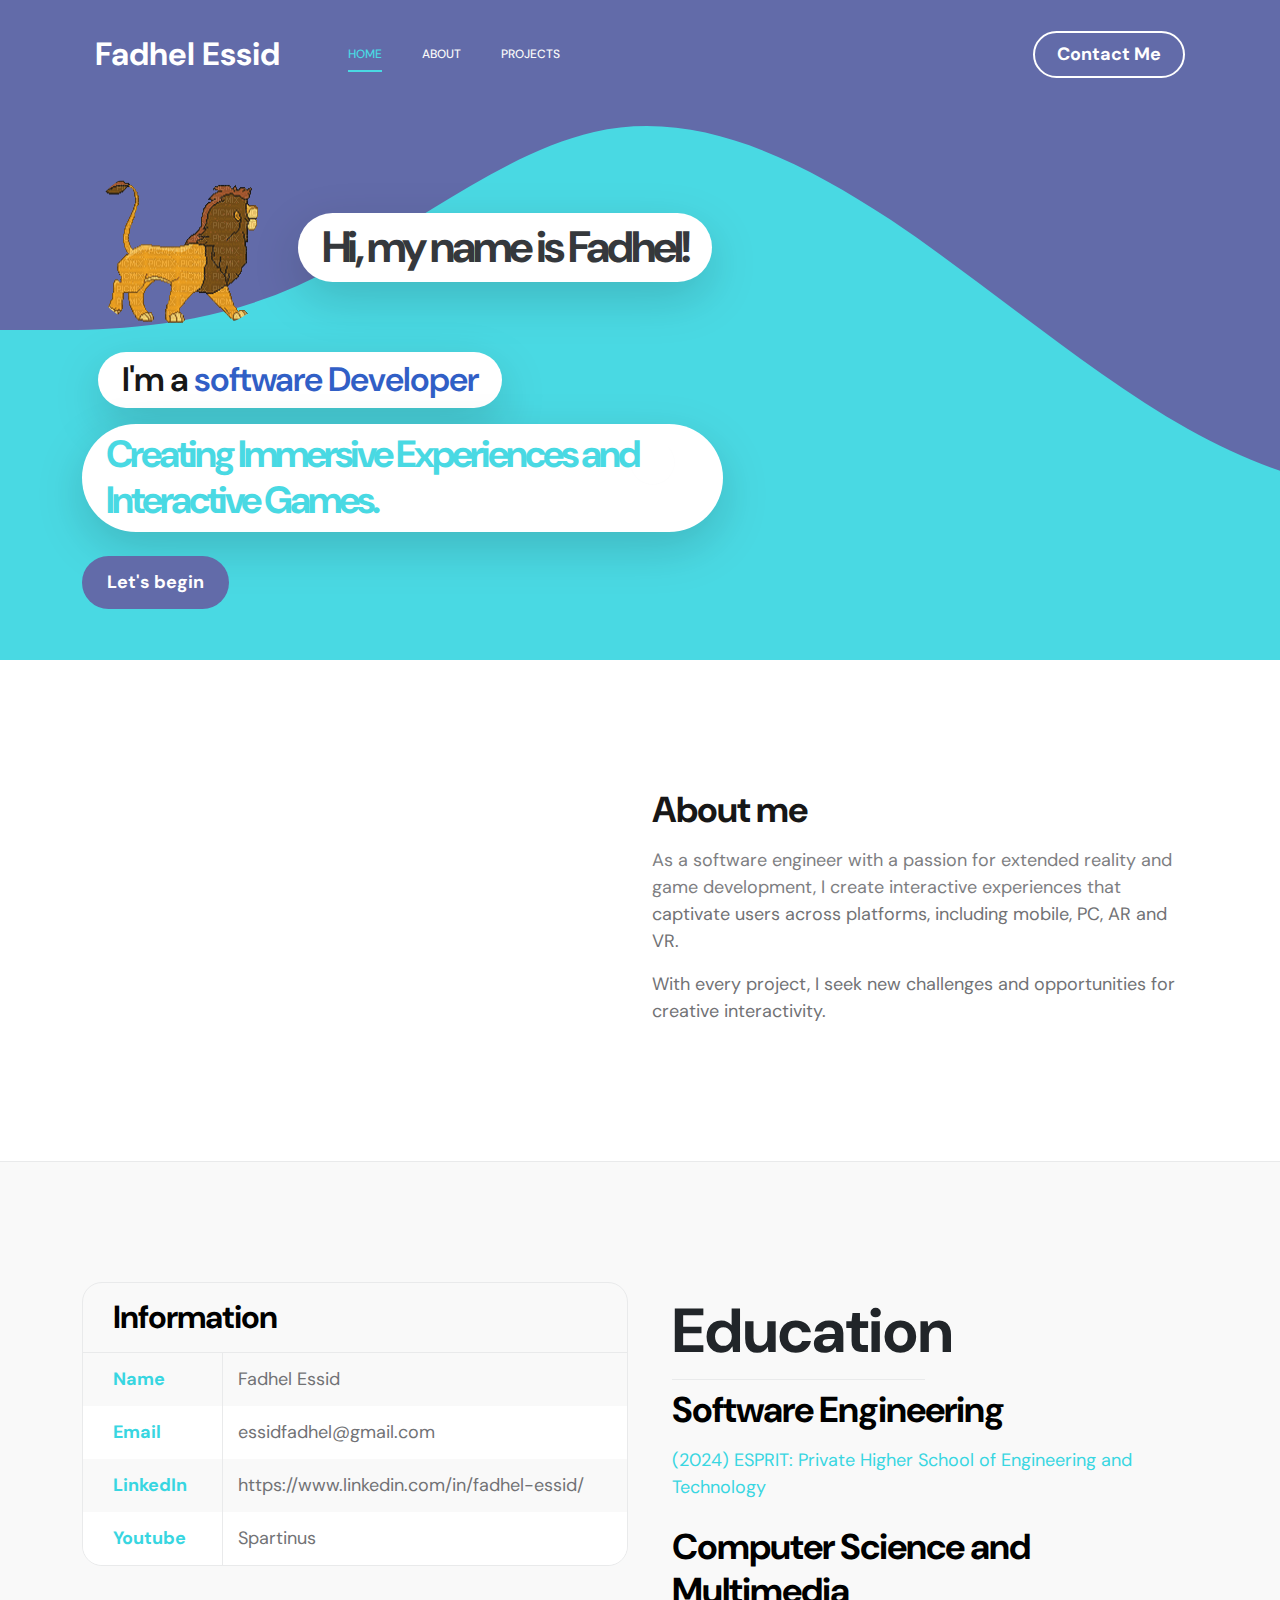
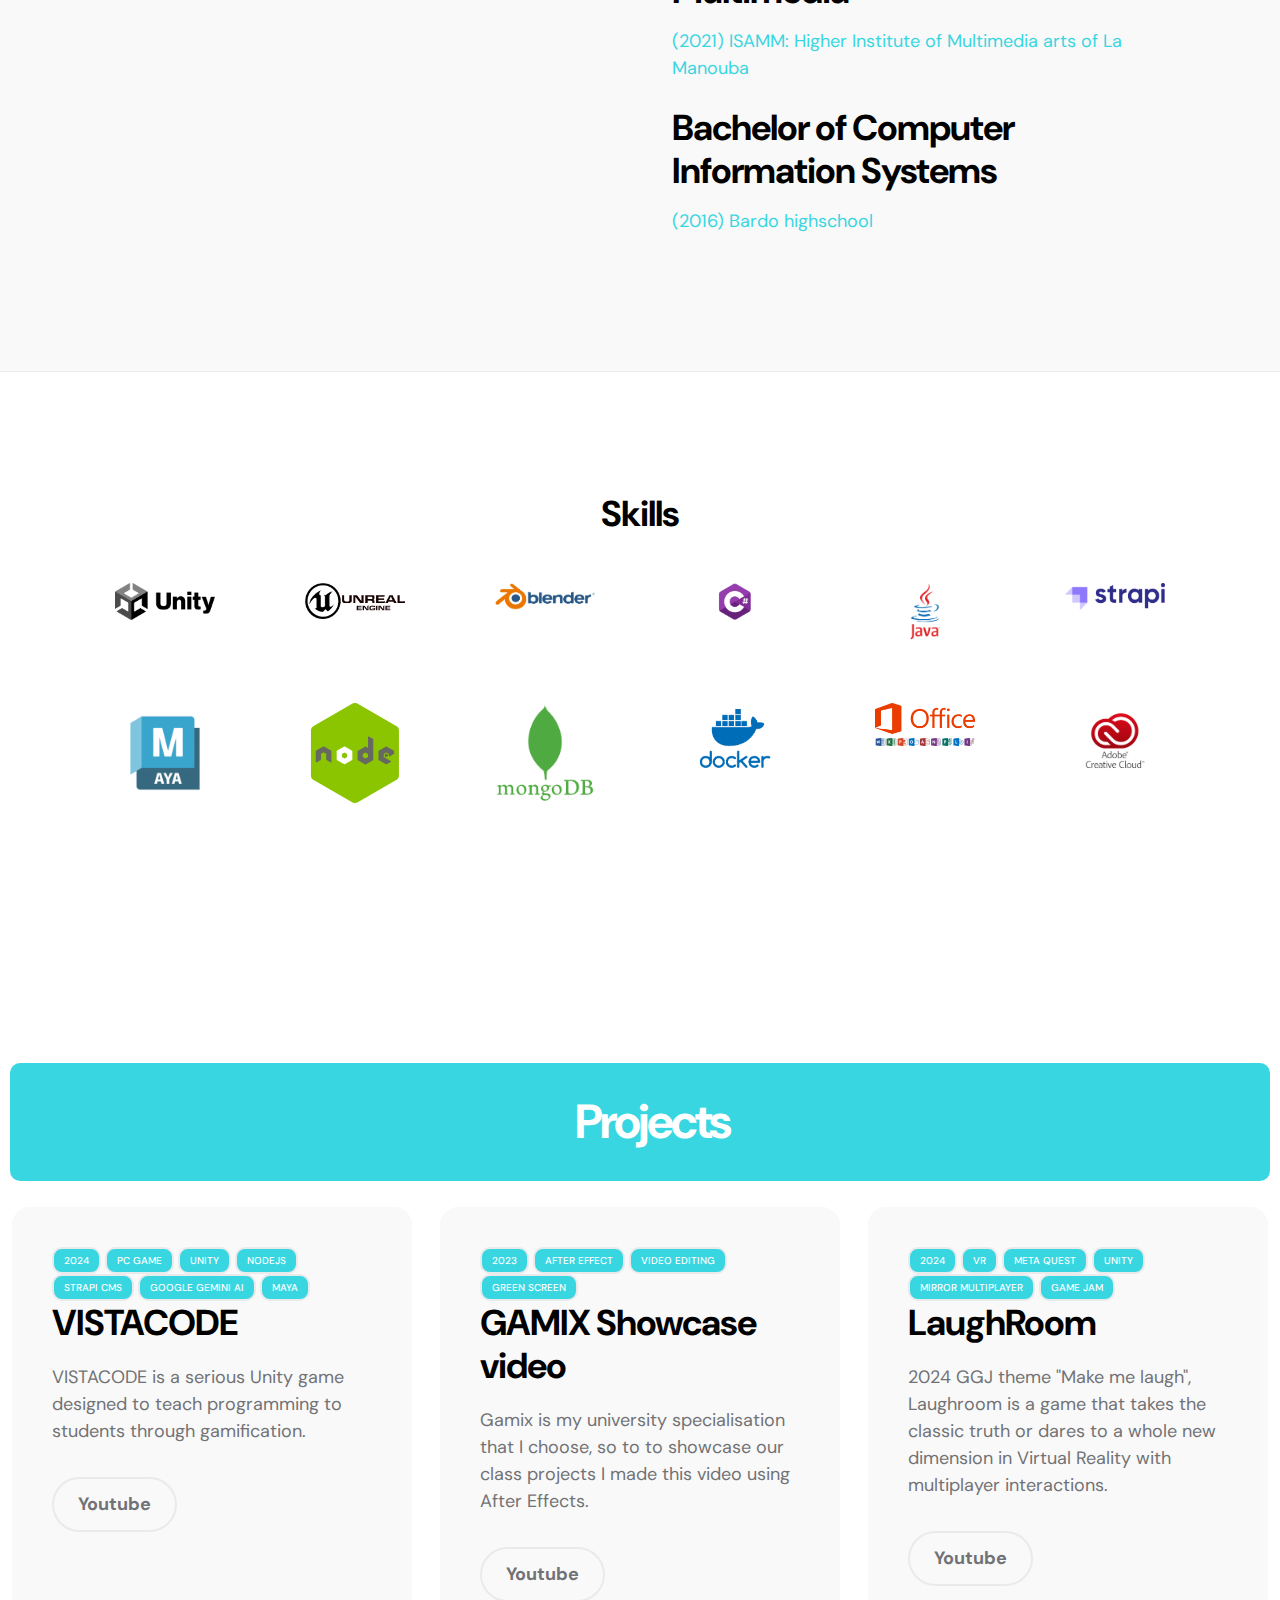
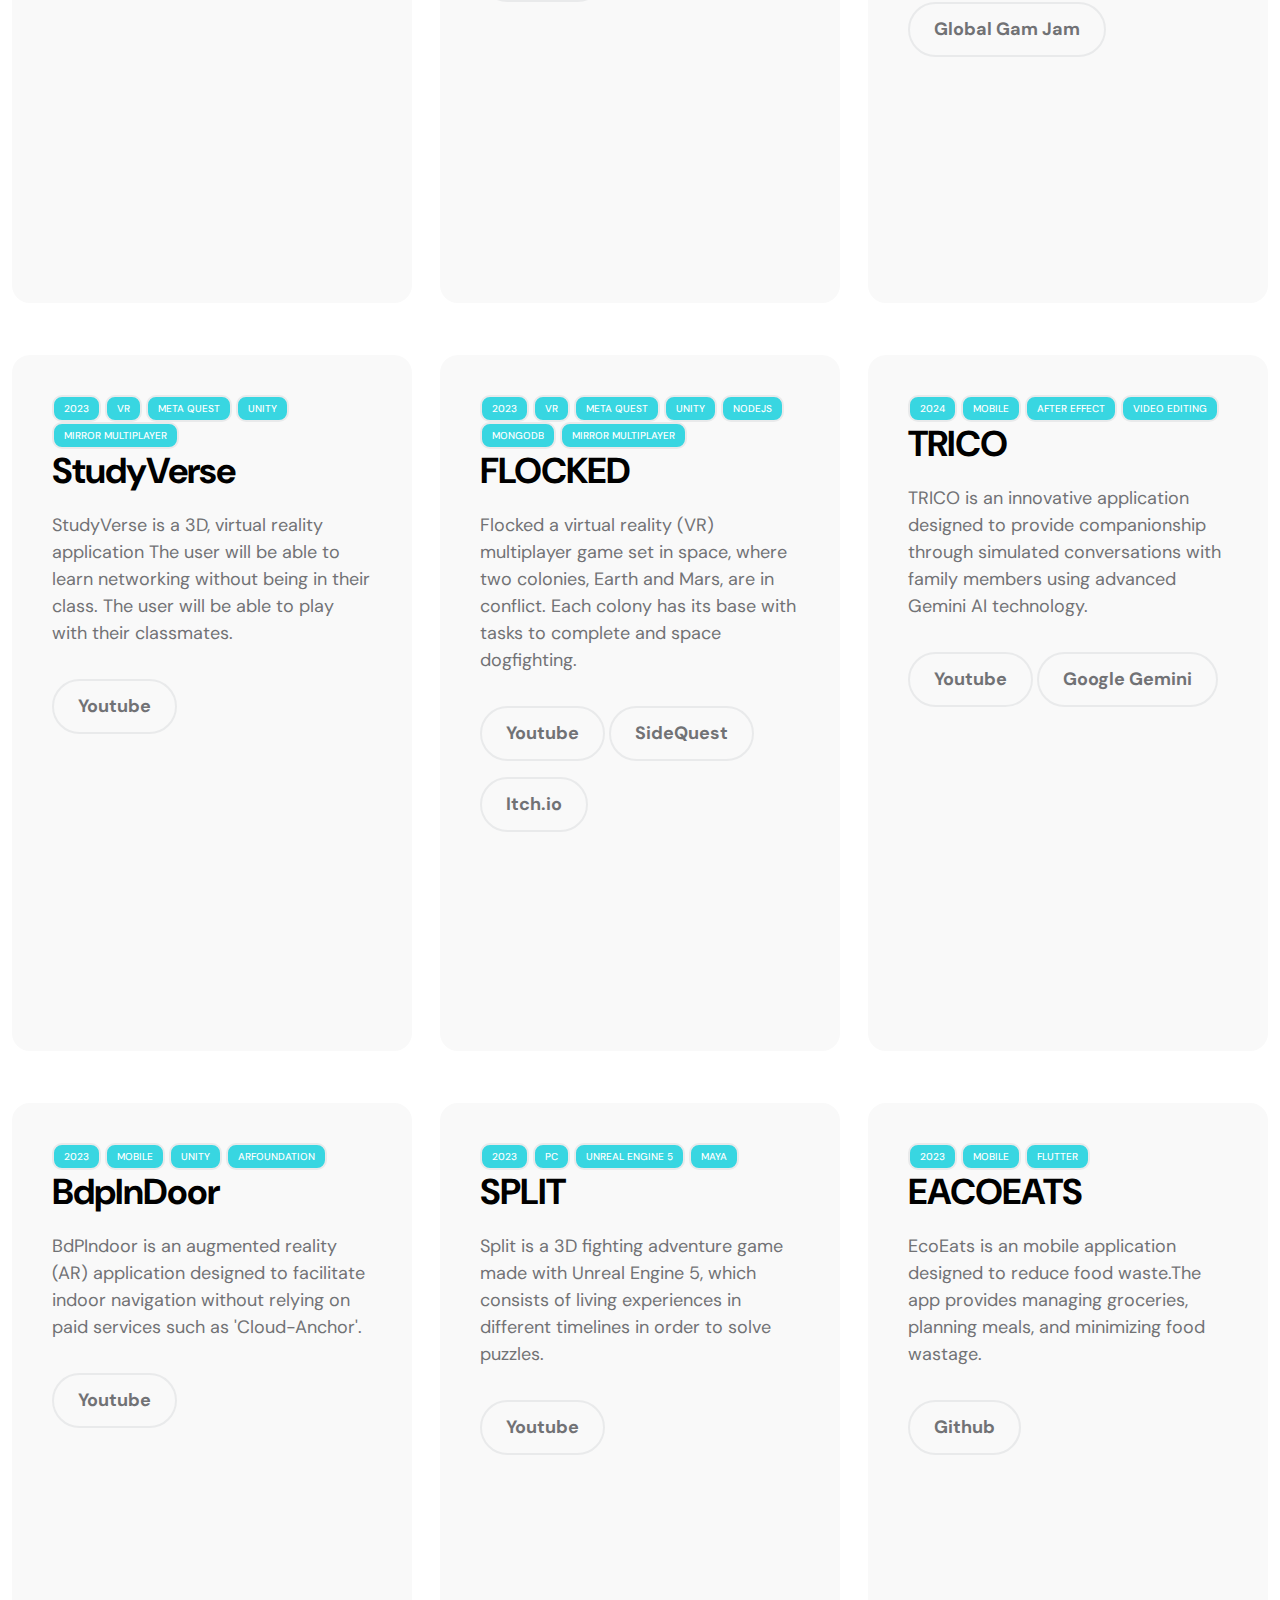
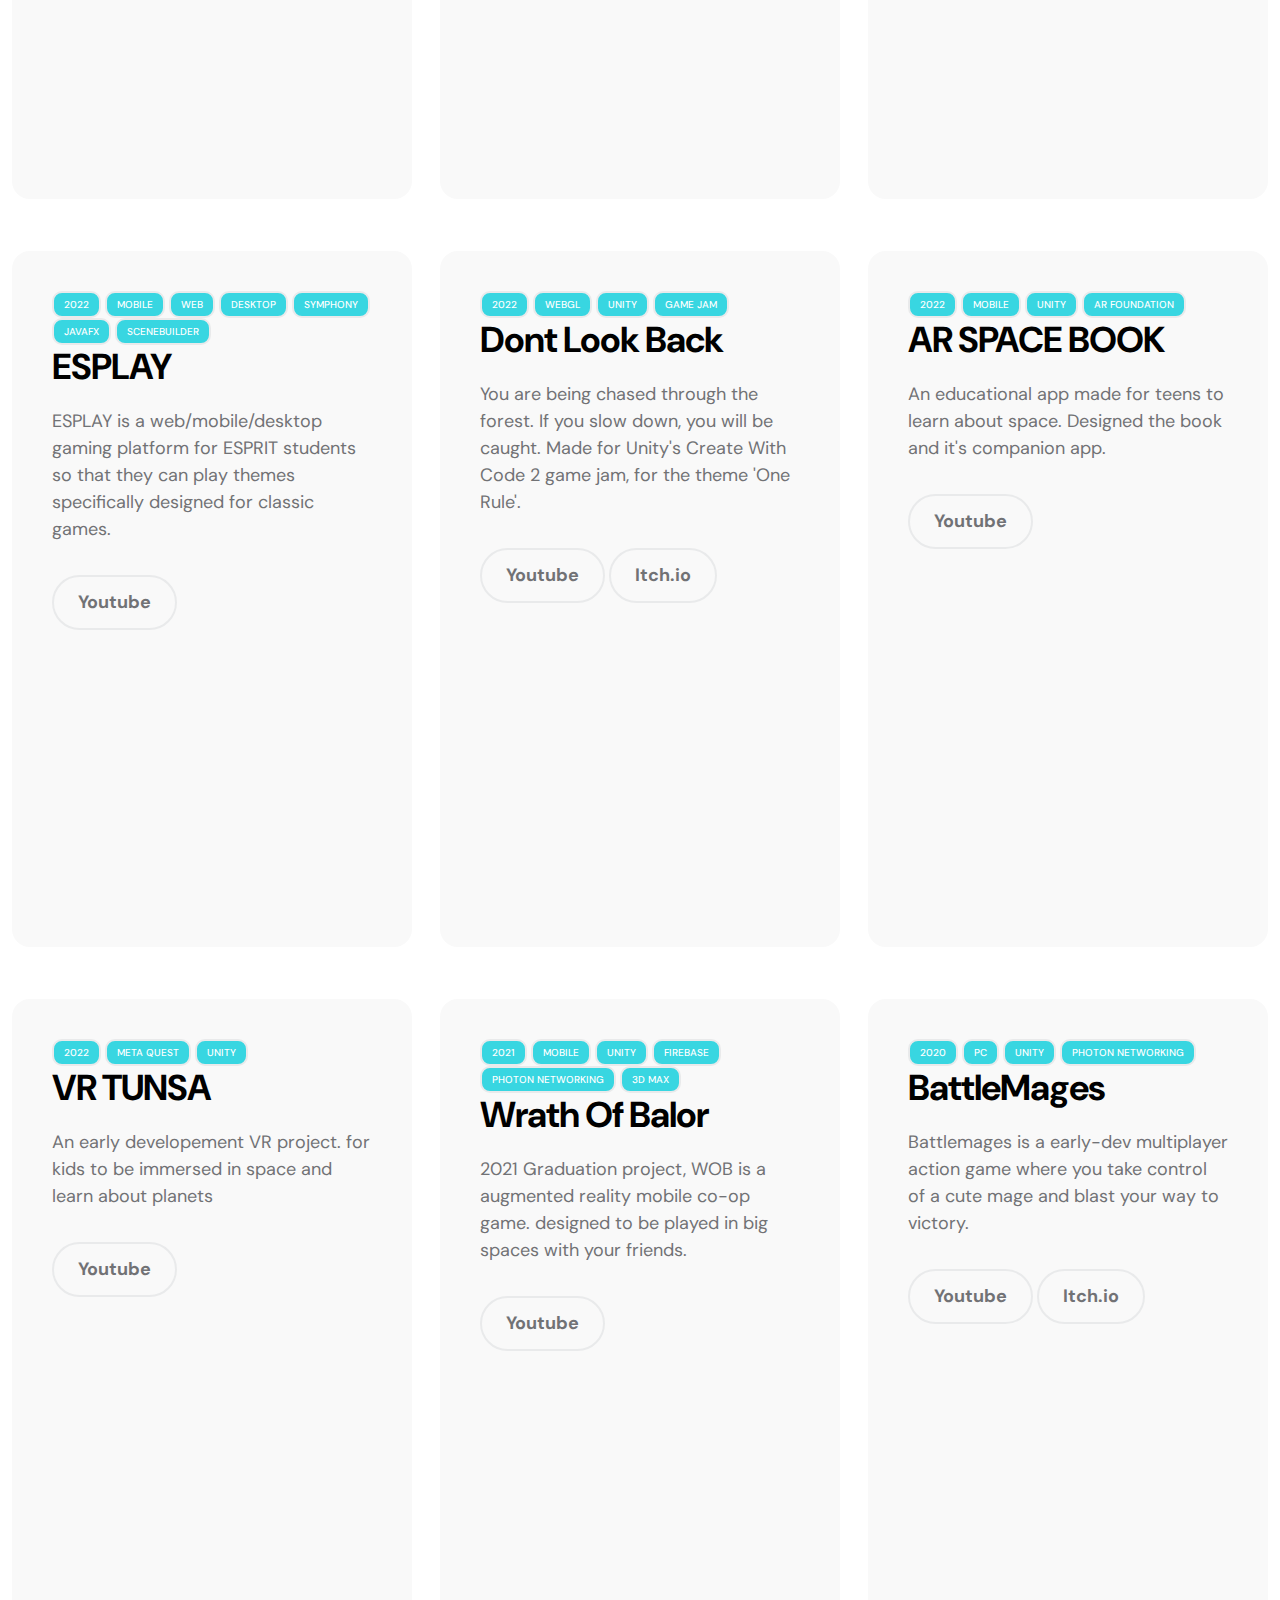
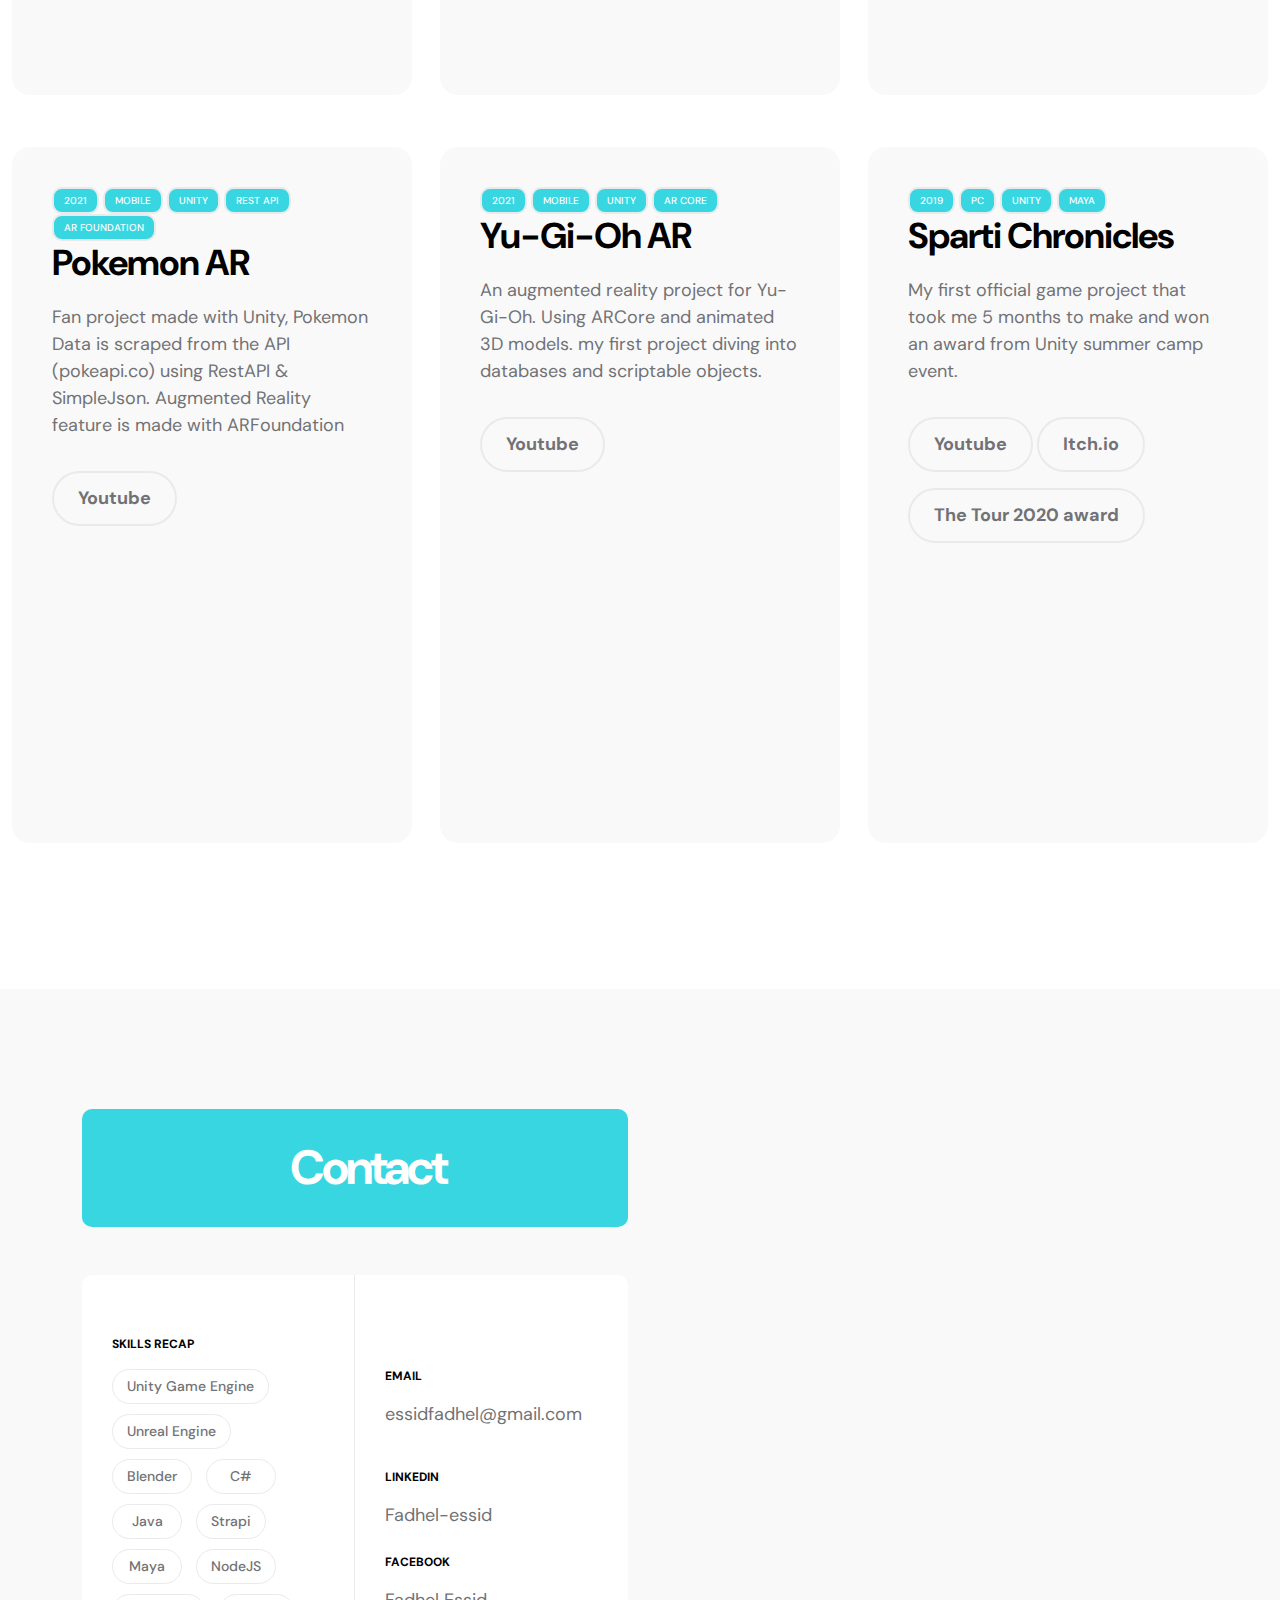
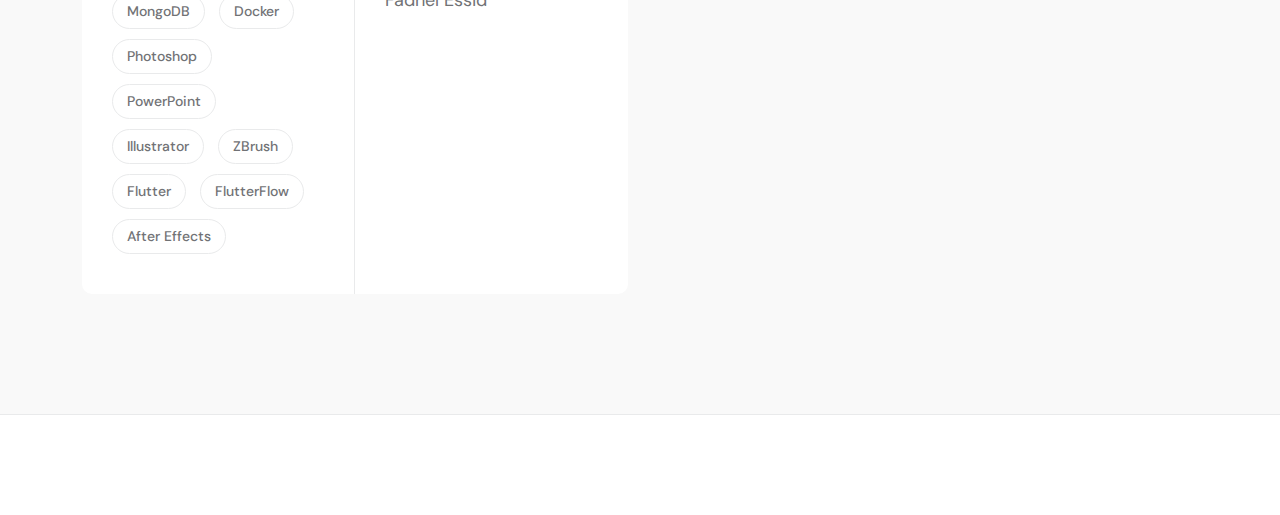
==== commit 9acb00f4: "Portfolio finale" ====
--- a/index.html
+++ b/index.html
@@ -1,8 +1,8 @@
 <!doctype html>
 <html lang="en">
 
-<!-- Added by HTTrack -->
-<meta http-equiv="content-type" content="text/html;charset=utf-8" /><!-- /Added by HTTrack -->
+
+<meta http-equiv="content-type" content="text/html;charset=utf-8" />
 
 <head>
     <meta charset="utf-8">
@@ -12,6 +12,9 @@
     <meta name="author" content="TemplateMo">
 
     <title>Fadhel Essid Portfolio</title>
+
+    <!-- Favicon -->
+    <link rel="icon" type="image/png" href="images/clients/icon.png">
 
     <!-- CSS FILES -->
     <link rel="preconnect" href="https://fonts.googleapis.com/">
@@ -93,8 +96,11 @@
                                 <img src="images/lion.gif" class="avatar-image avatar-image-large img-fluid" alt="">
 
                                 <h1 class="hero-title ms-3 mb-0">Hi, my name is Fadhel!</h1>
+                              
                             </div>
-
+                            <p></p>
+                            <h3 class="typing-text hero-title ms-3 mb-0">I'm a <span></span></h3>
+                            <p></p>
                             <h2 class="mb-4">Creating Immersive Experiences and Interactive Games.</h2>
                             <p class="mb-4"><a class="custom-btn btn custom-link" href="#section_2">Let's begin</a></p>
                         </div>
@@ -1124,6 +1130,5 @@
 
 </body>
 
-<!-- Mirrored from kylefriesen.github.io/ by HTTrack Website Copier/3.x [XR&CO'2014], Sat, 07 Sep 2024 12:02:11 GMT -->
 
 </html>--- a/css/templatemo-first-portfolio-style.css
+++ b/css/templatemo-first-portfolio-style.css
@@ -780,6 +780,61 @@
 
 
 /*---------------------------------------
+     TYPING TEXT             
+-----------------------------------------*/
+.typing-text{
+  font-size: 34px;
+  font-weight: 600;
+  min-width: 280px;
+}
+
+.typing-text span{
+  position: relative;
+}
+
+.typing-text span::before{
+  content: "software Developer";
+  color: #1c50c1;
+  animation: words 20s infinite;
+}
+
+.typing-text span::after{
+  content: "";
+  background-color: rgba(0, 0, 0, 0);
+  position: absolute;
+  width: calc(100% + 8px);
+  height: 100%;
+  border-left: 3px solid rgba(0, 0, 0, 0);
+  right: -8;
+  animation: cursor 0.6s infinite;
+}
+
+@keyframes cursor{
+  to{
+      border-left: 3px solid #4ba0b7;
+  }
+}
+
+@keyframes words{
+  0%, 20%{
+      content: "Software Engineer";
+  }
+  21%, 40%{
+      content: "Game Developer";
+  }
+  41%, 60%{
+      content: "Food lover";
+  }
+  61%, 80%{
+      content: "Video Editor";
+  }
+  81%, 100%{
+      content: "ChatGPT Abuser";
+  }
+}
+
+
+/*---------------------------------------
   CONTACT              
 -----------------------------------------*/
 .contact {
